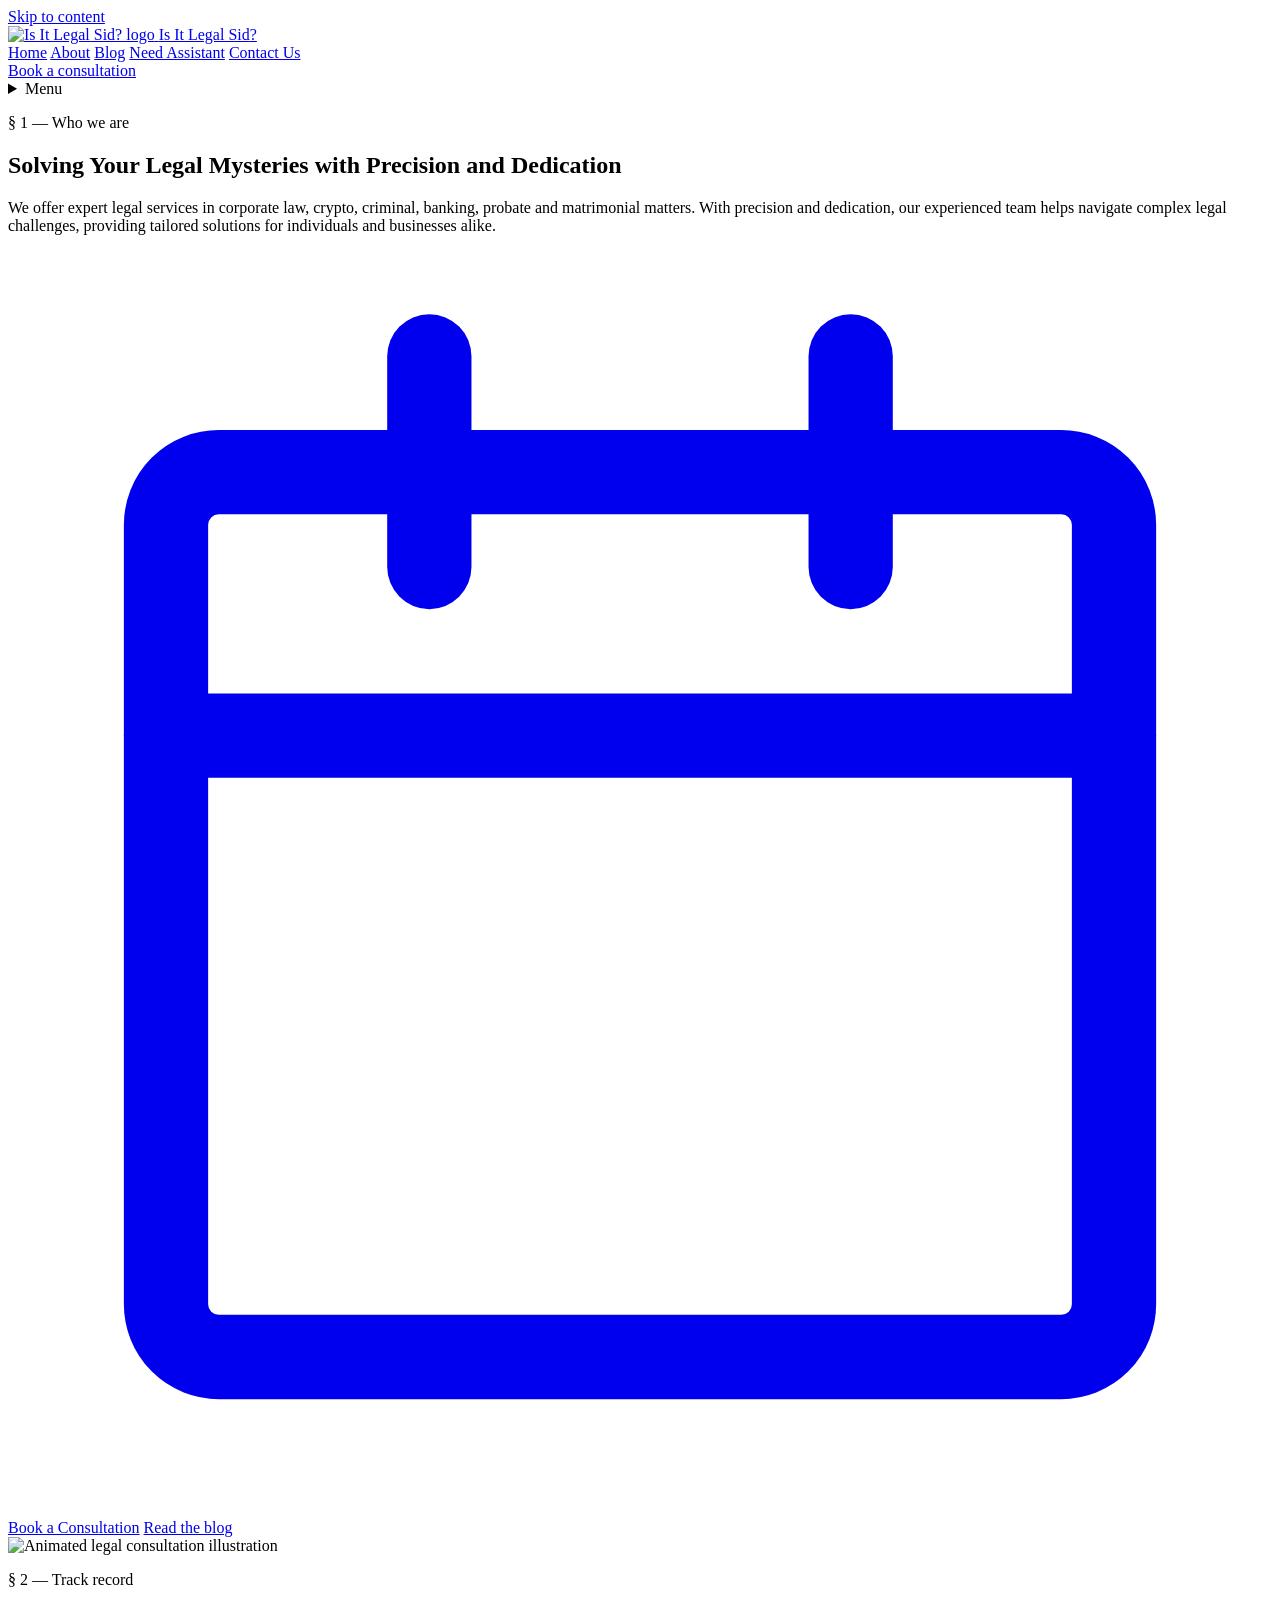
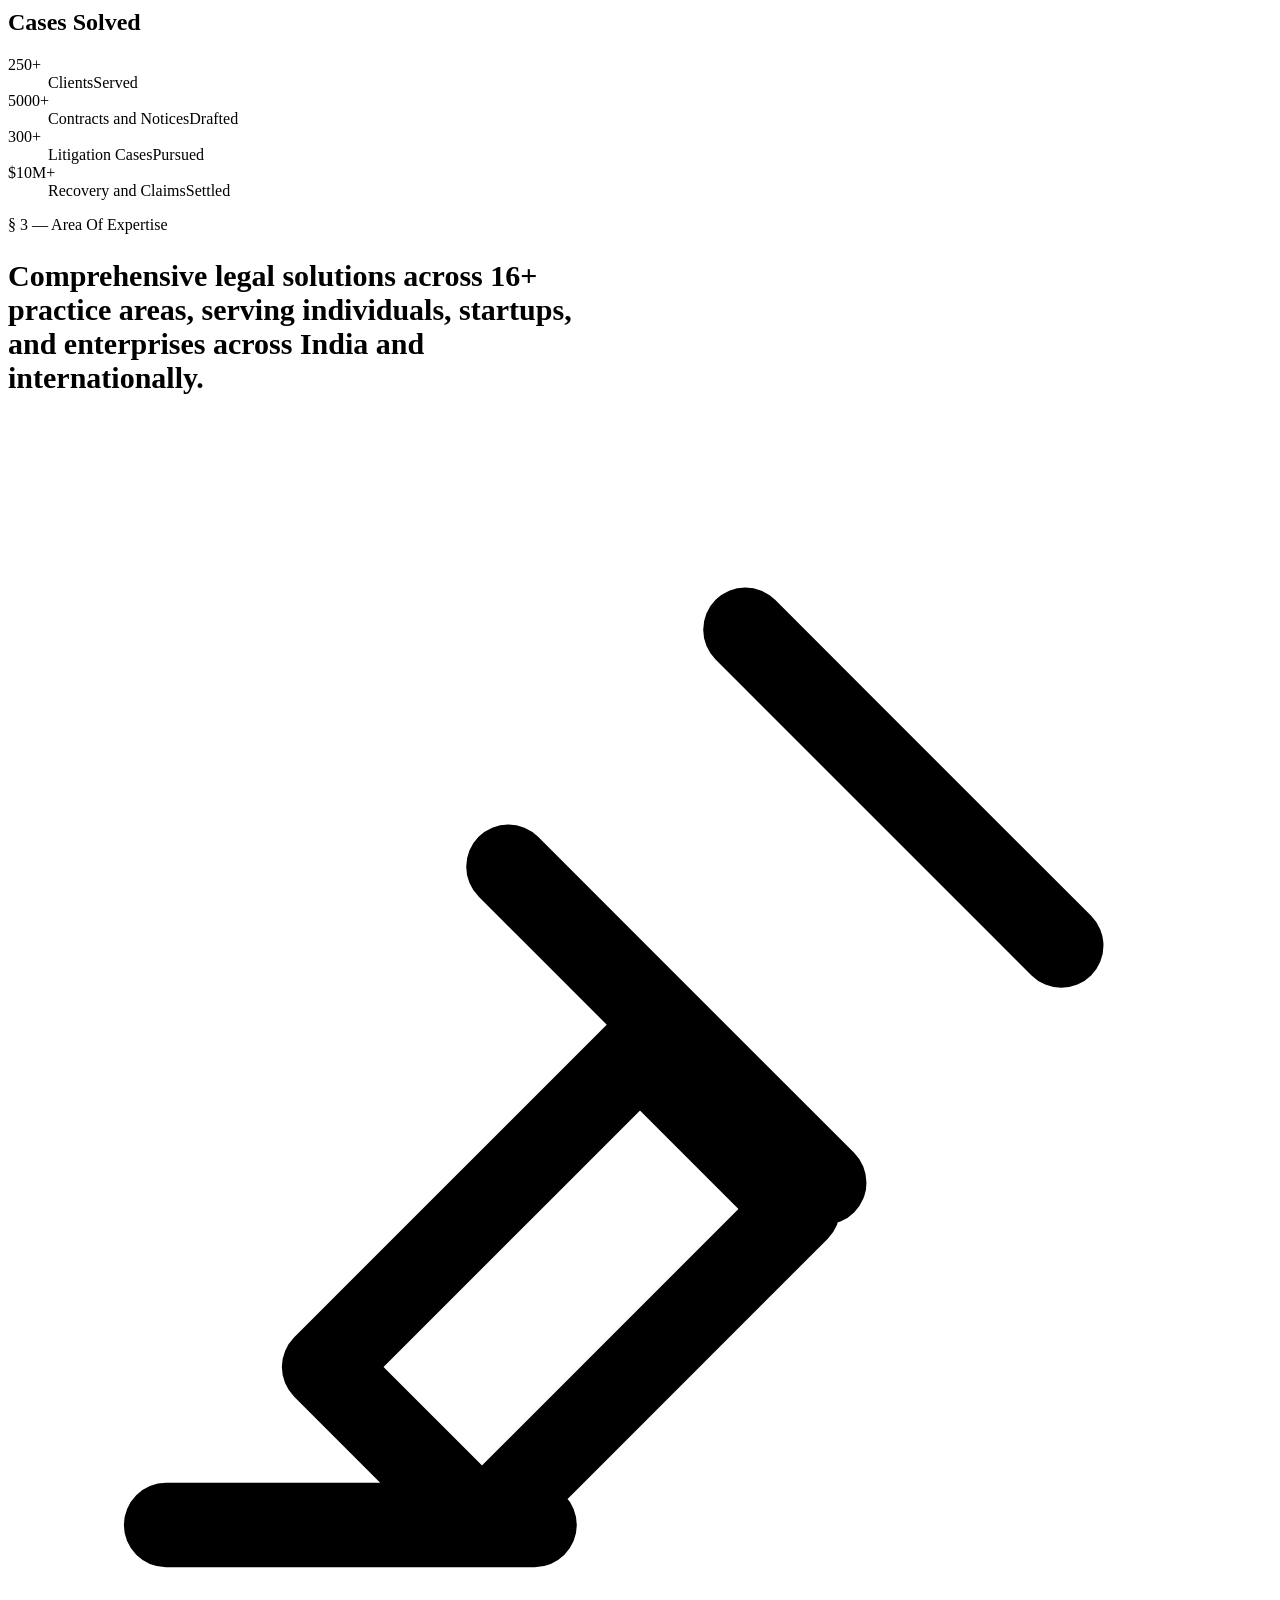
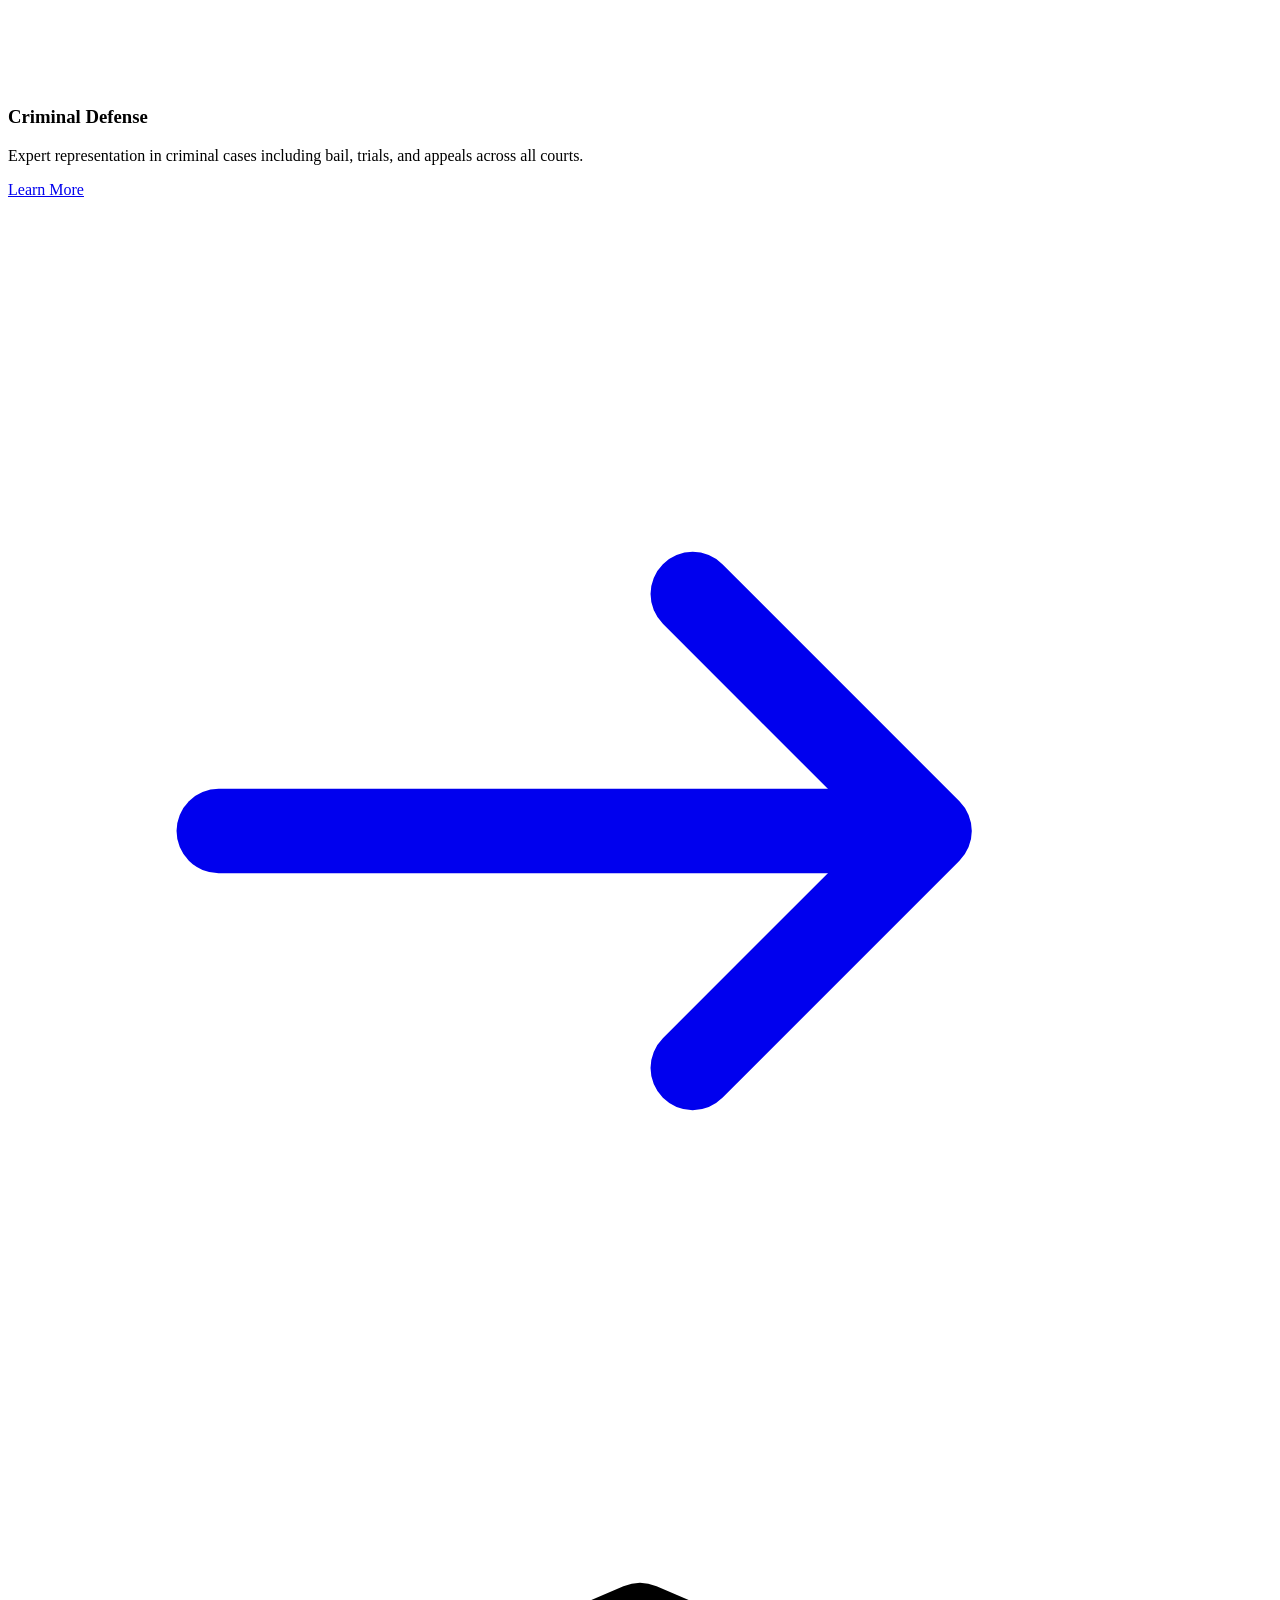
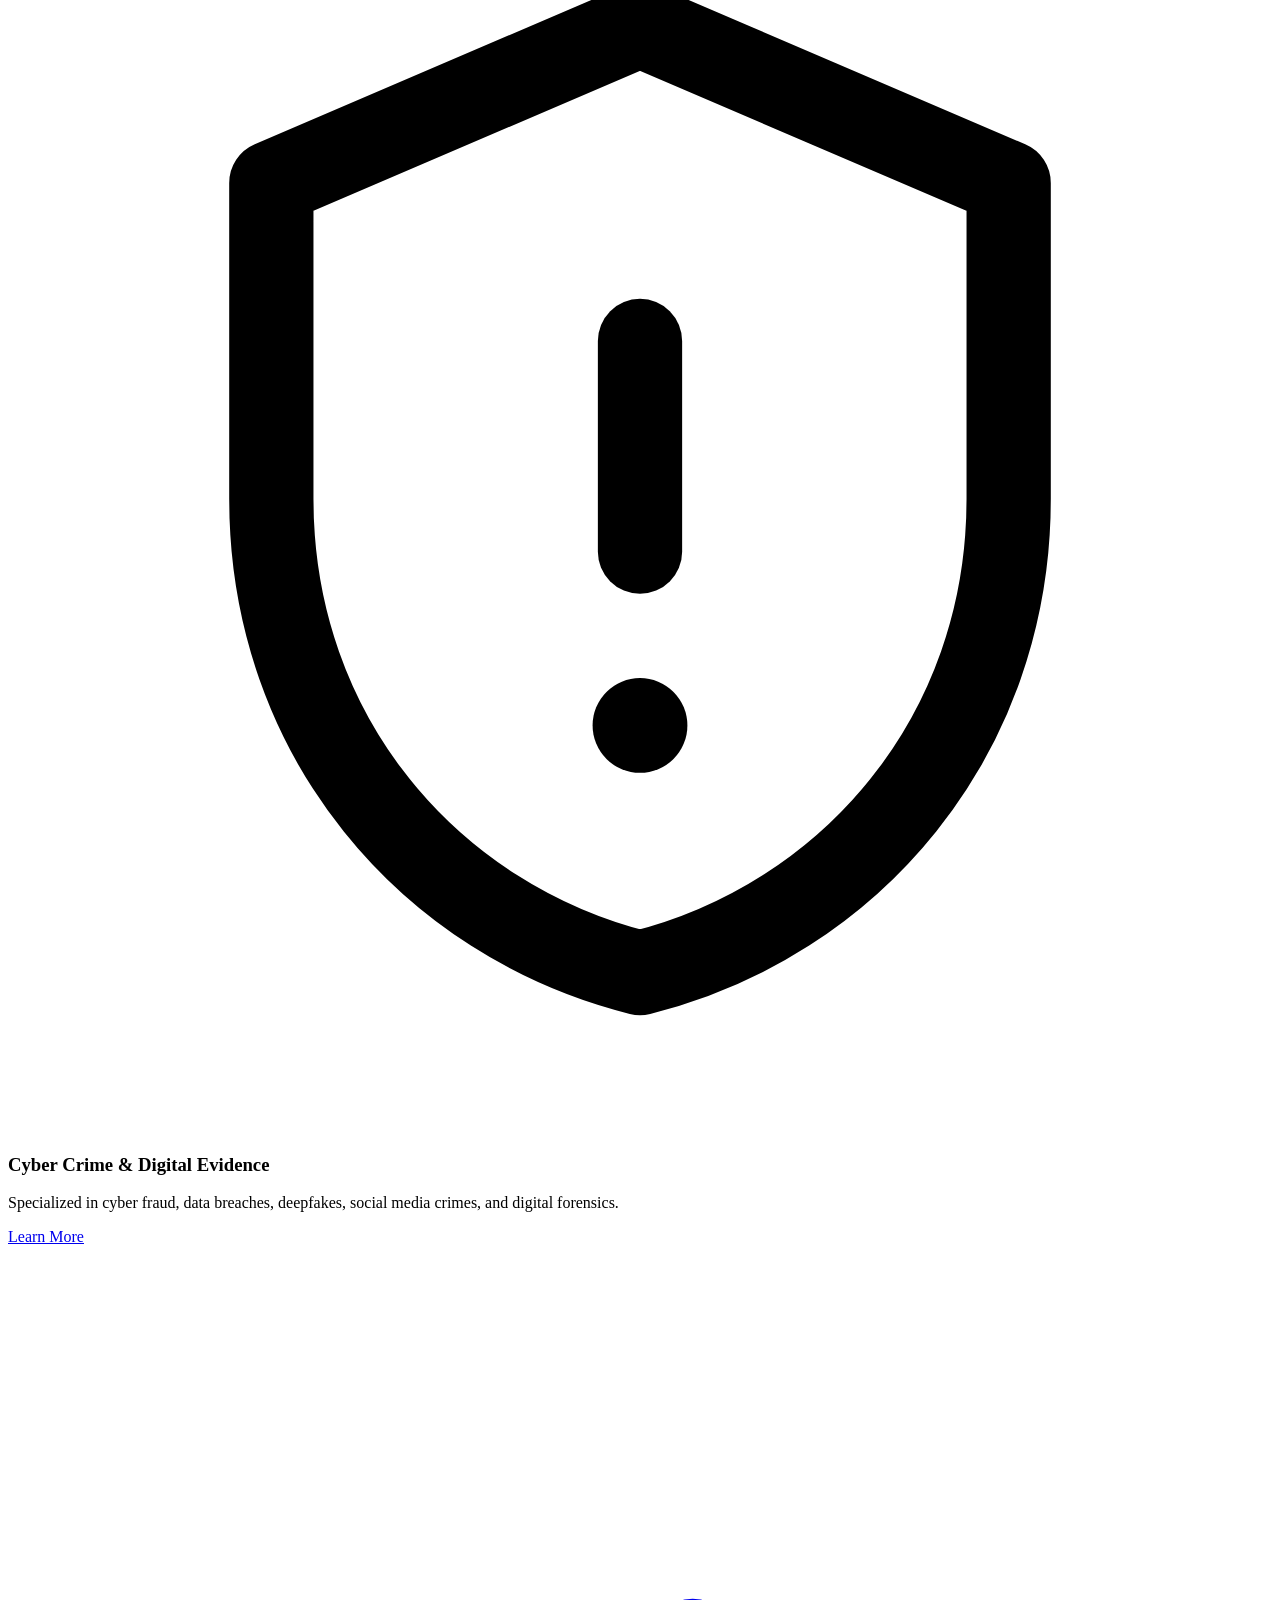
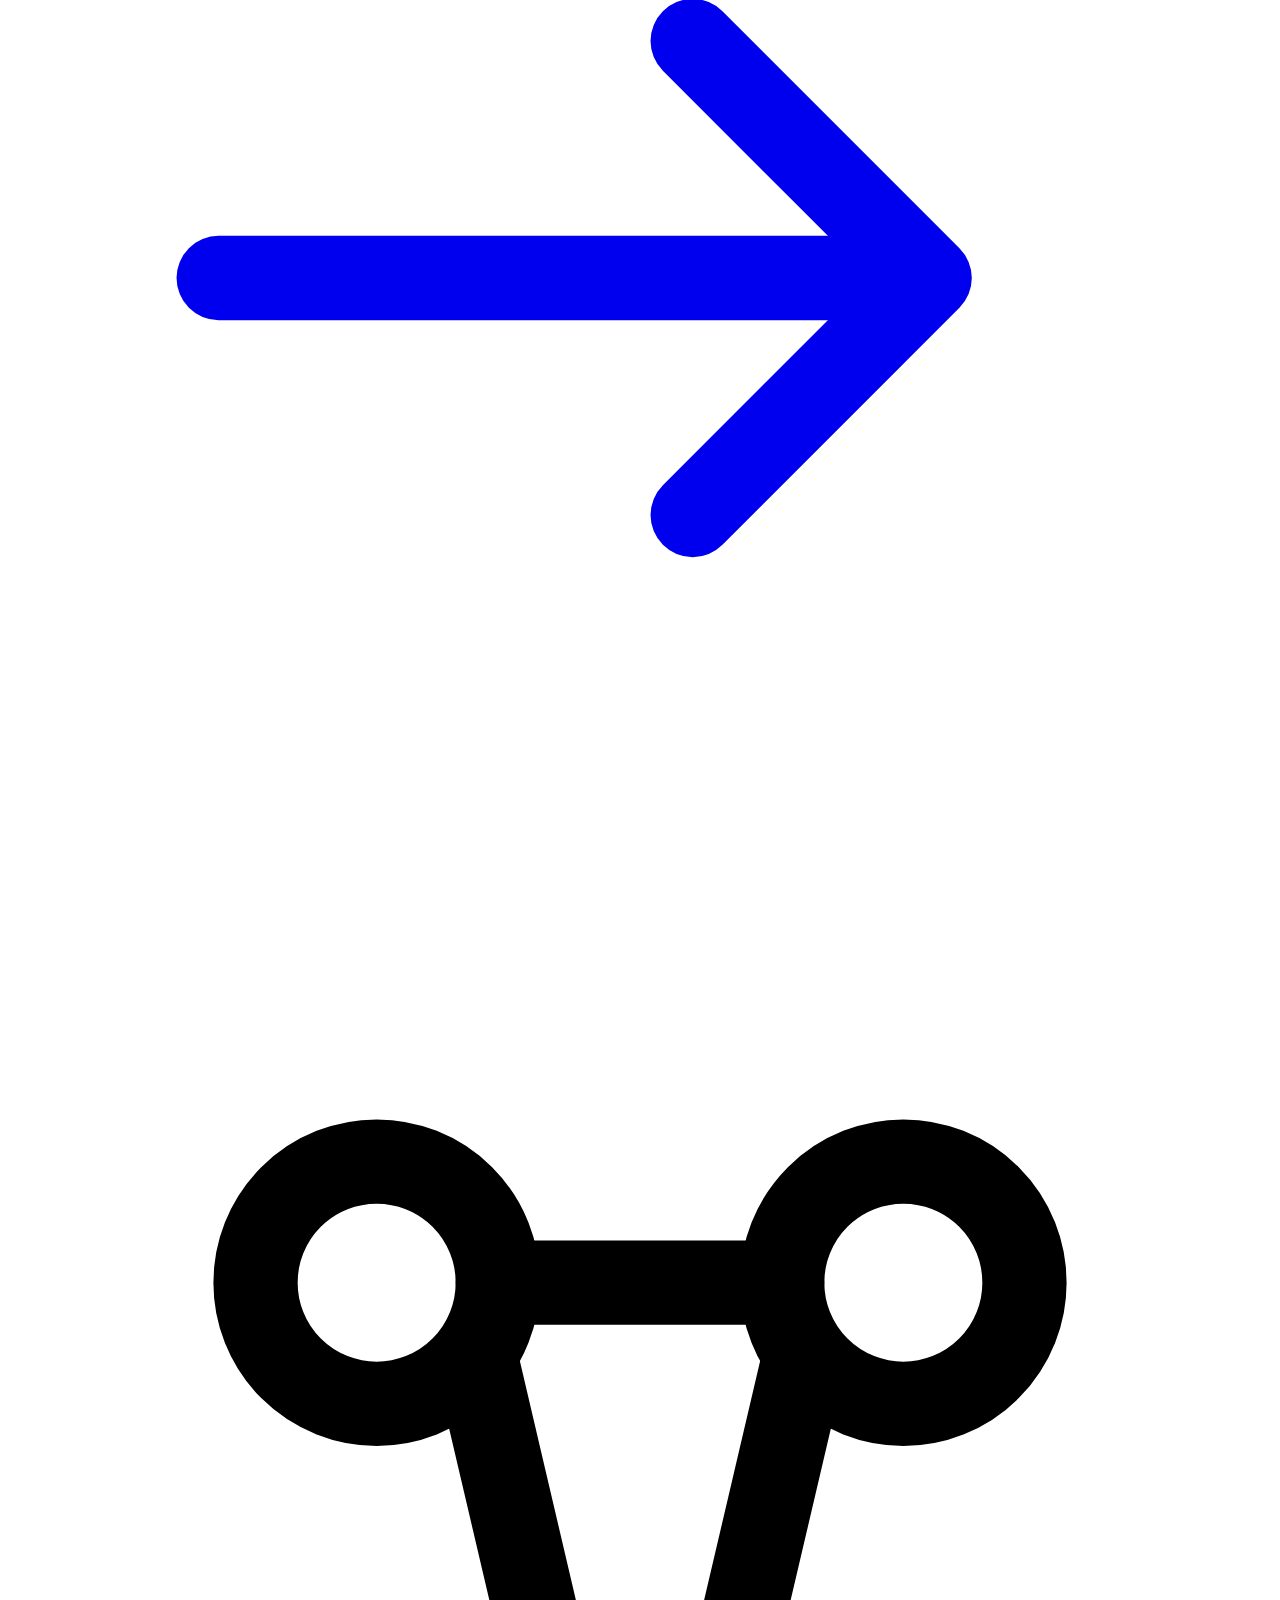
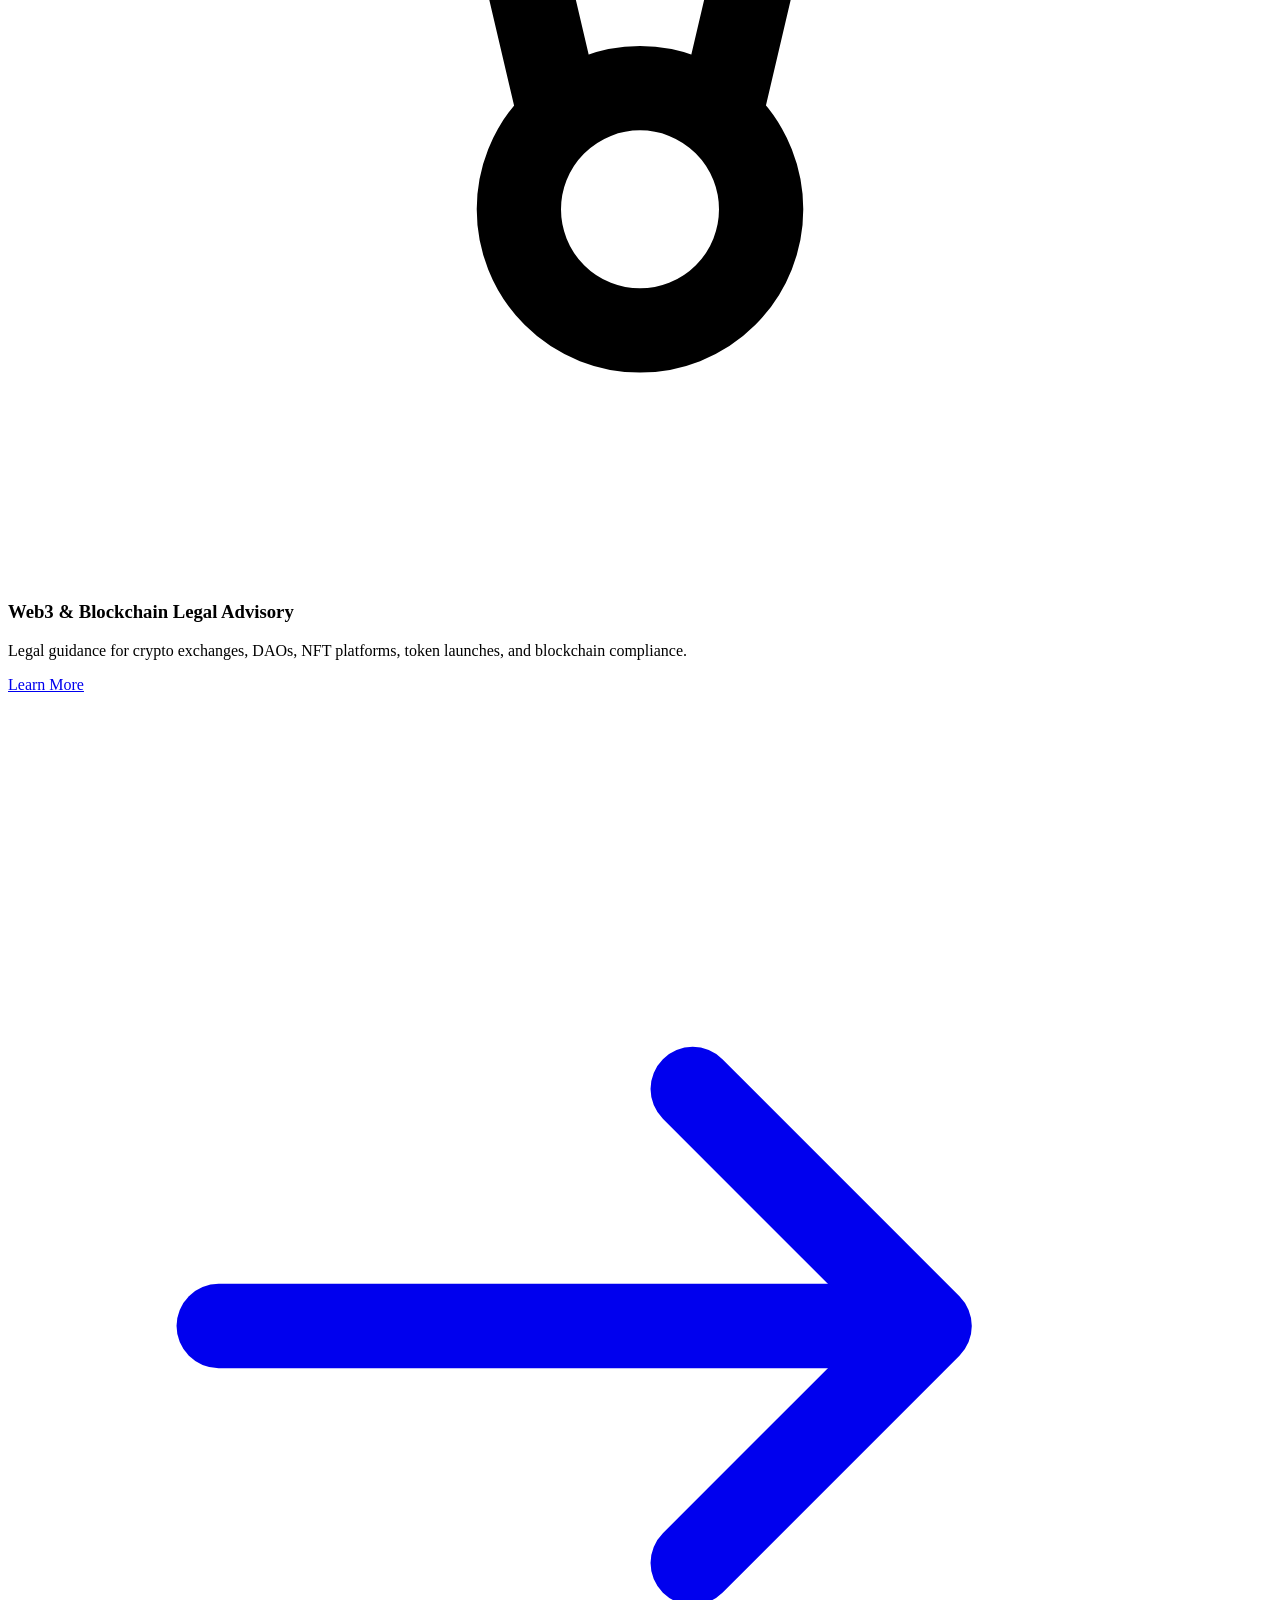
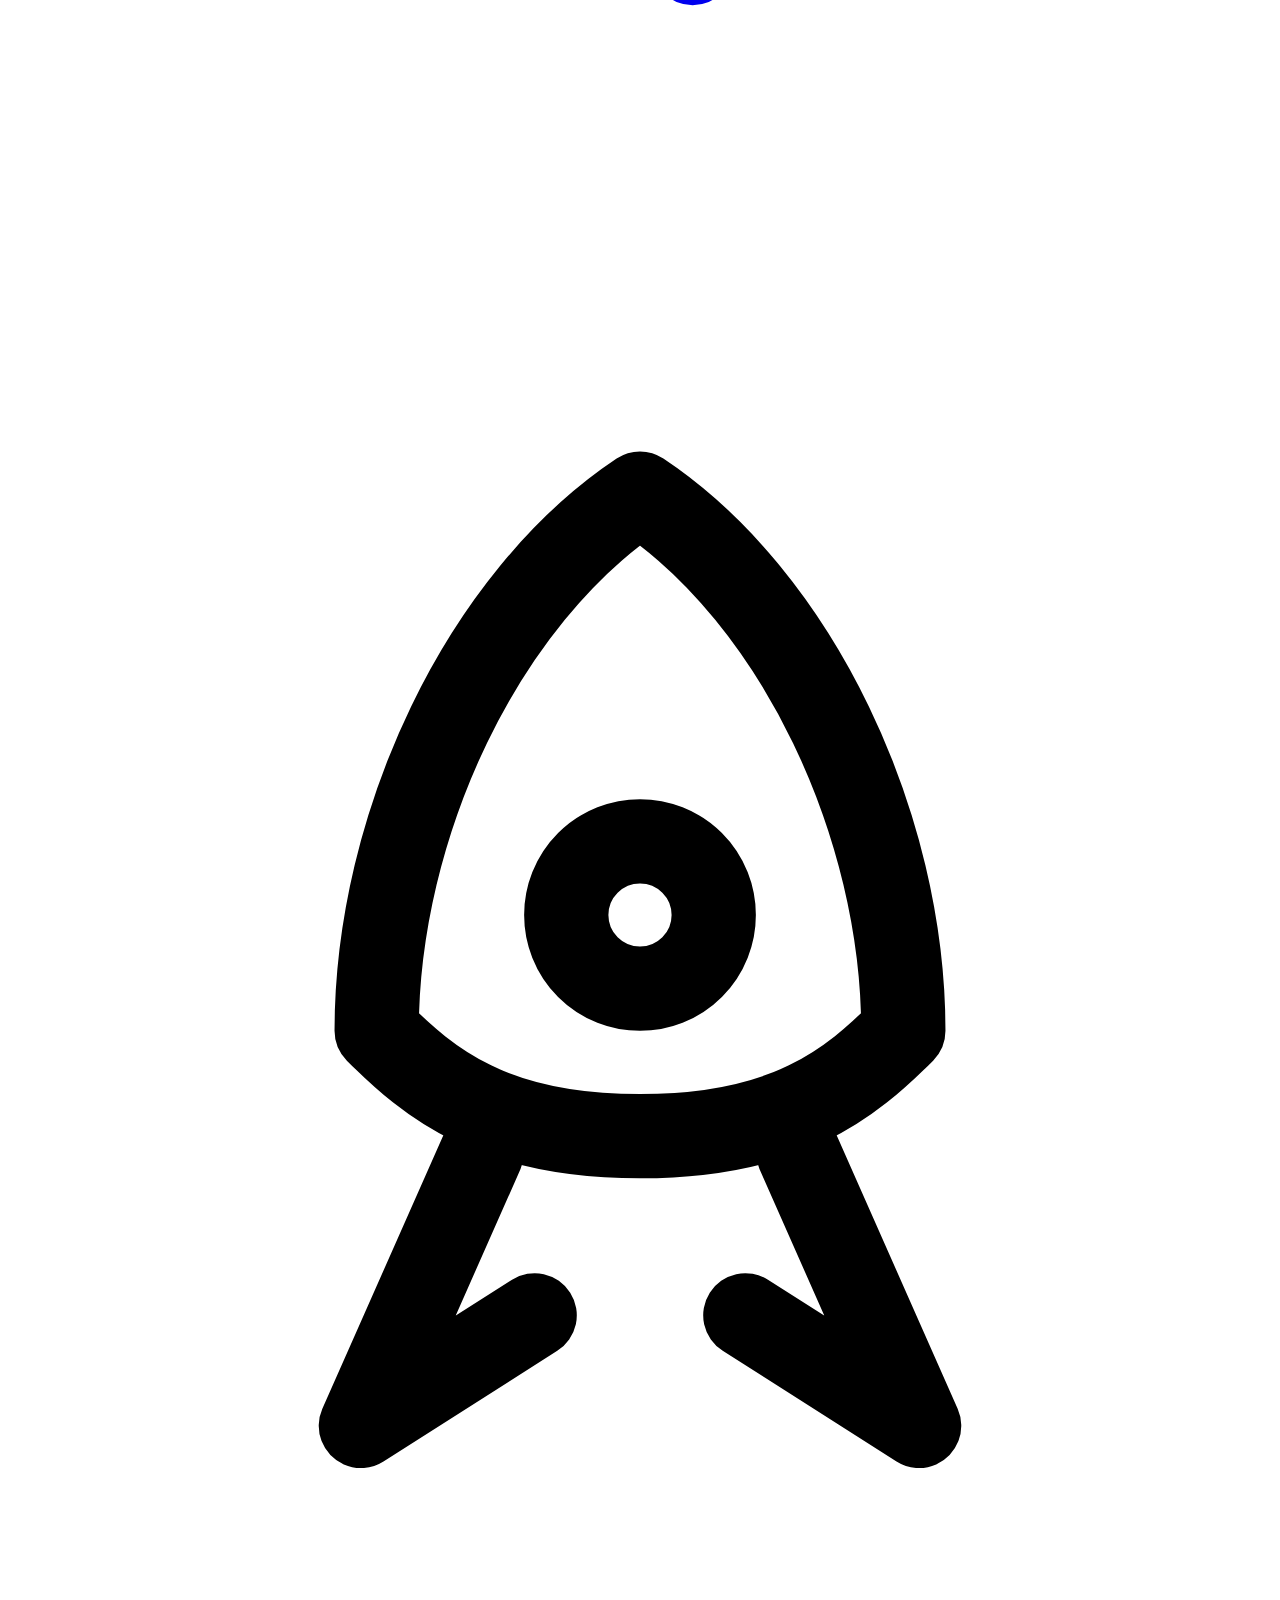
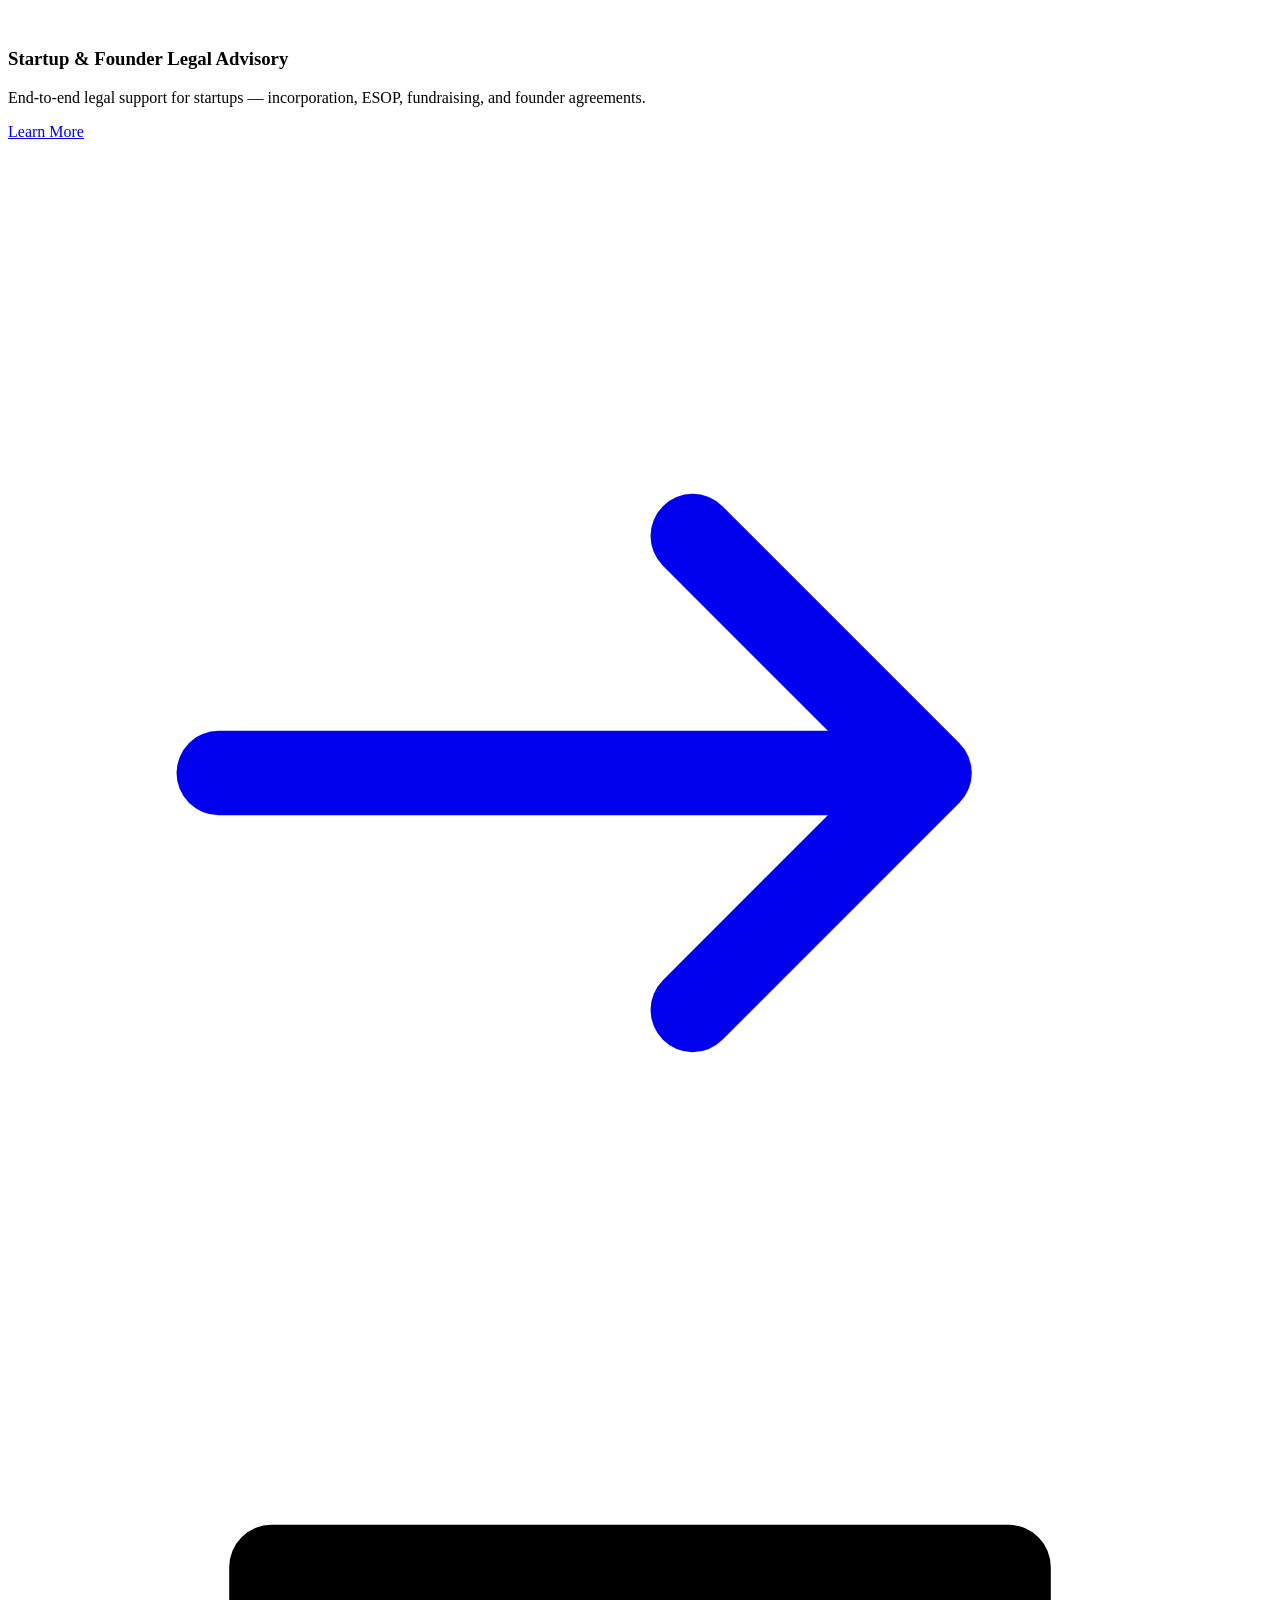
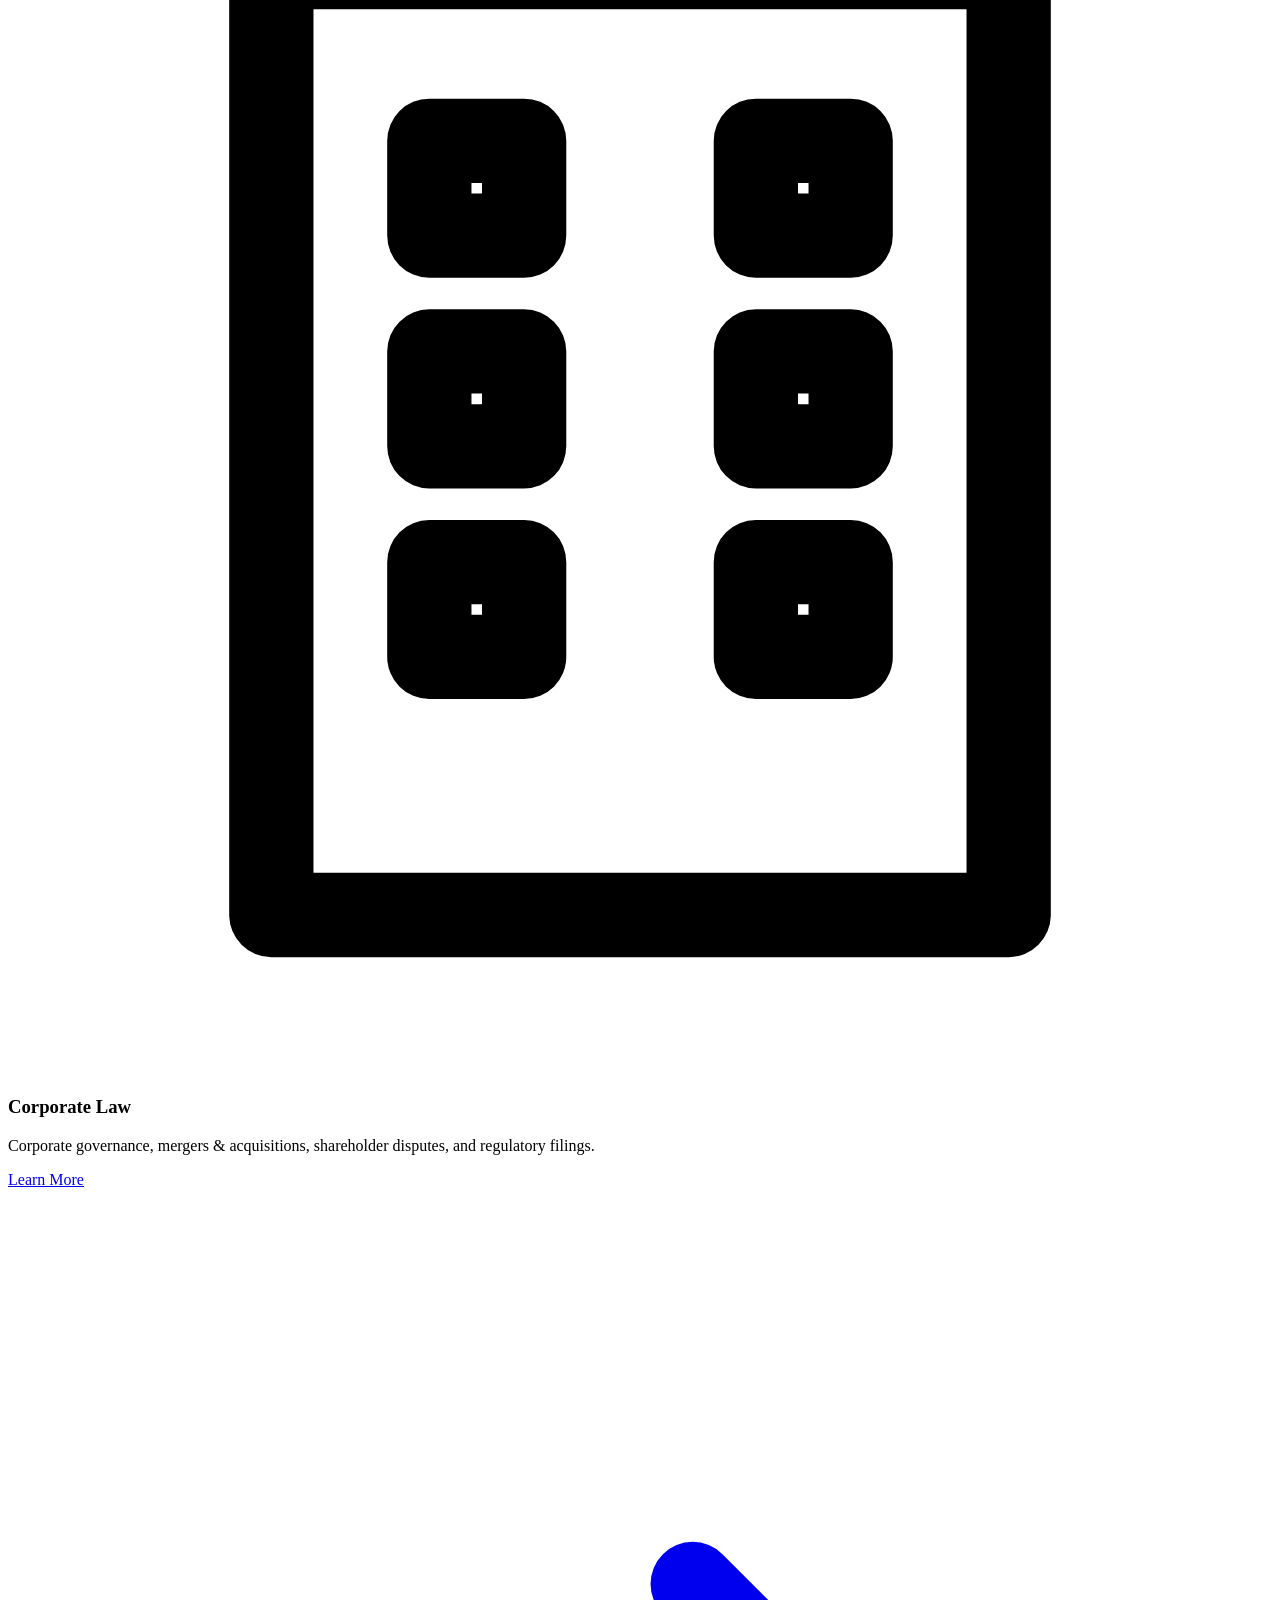
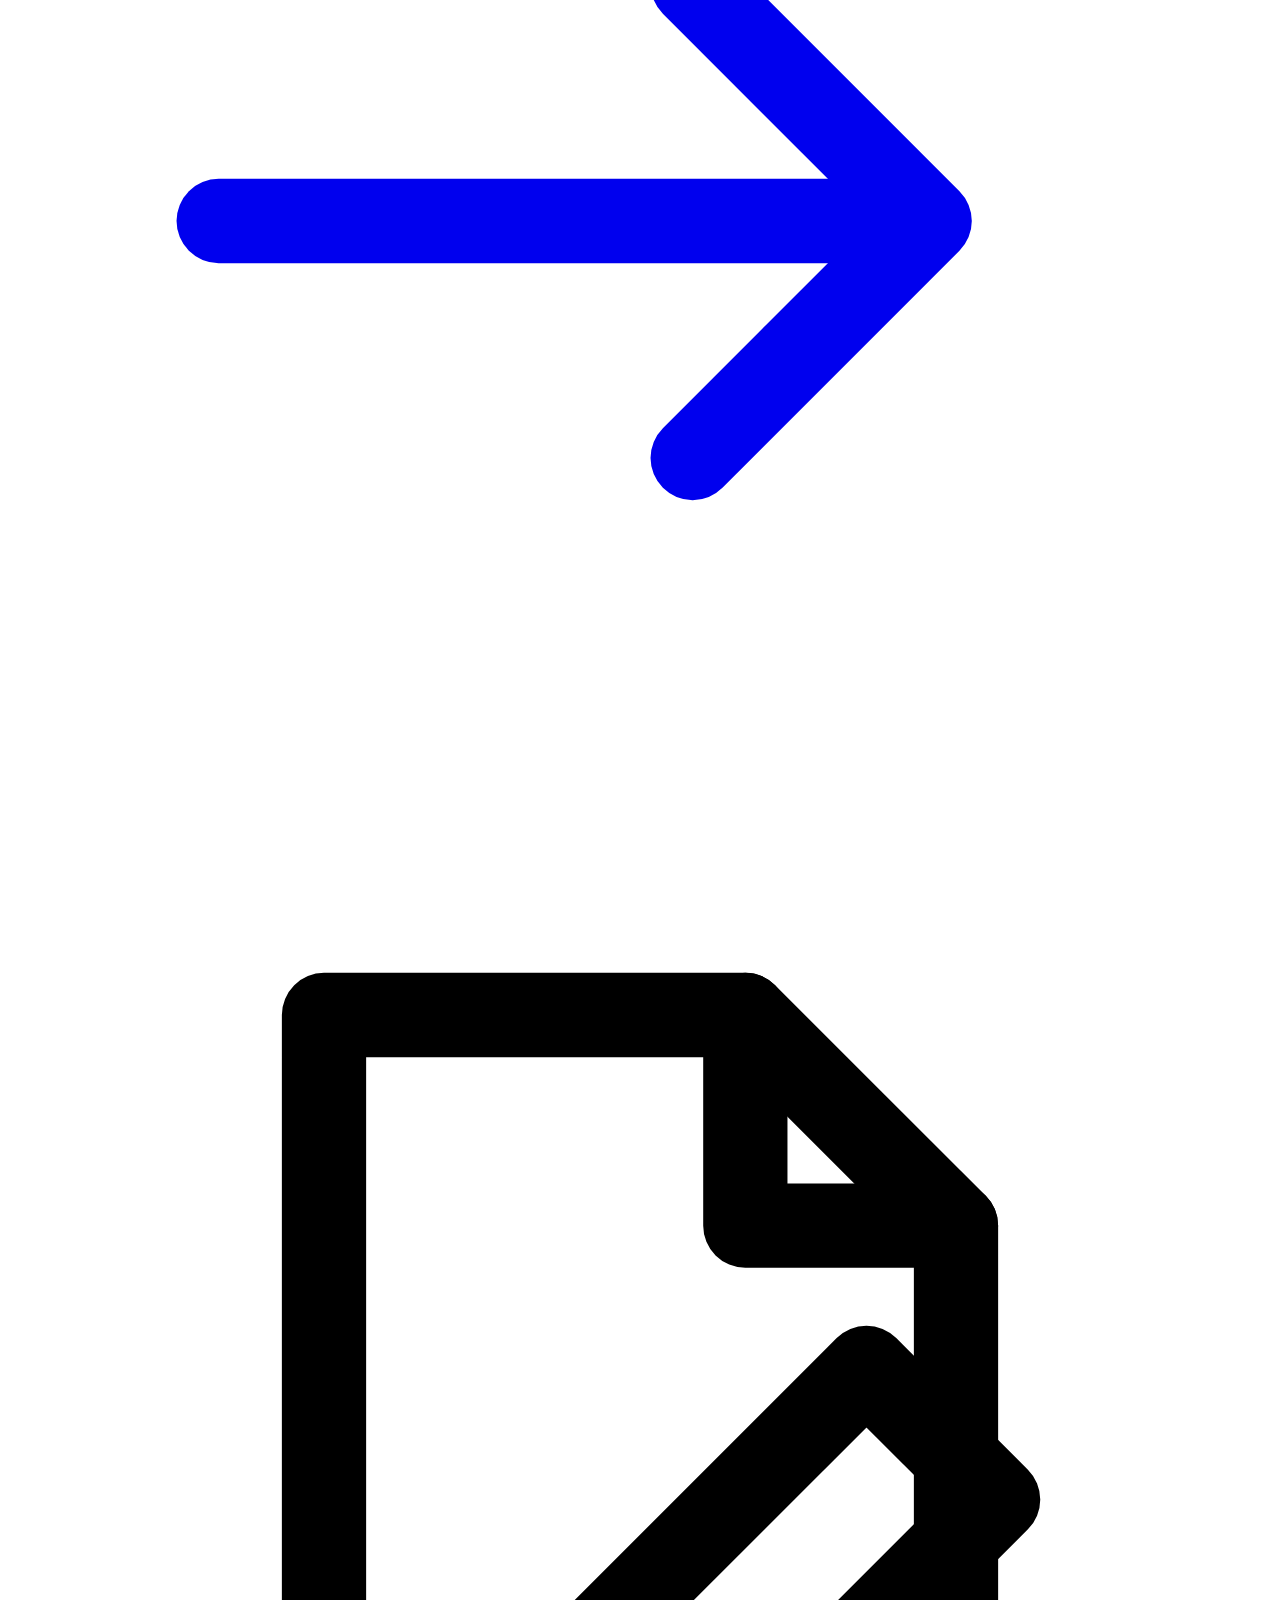
==== index.html @ 7d518e4d "Add files via upload" ====
<!doctype html>
<html lang="en">
<head>
  <meta charset="UTF-8" />
  <meta name="viewport" content="width=device-width, initial-scale=1.0" />
  <title>Is It Legal Sid? | Expert Legal Services</title>
  <meta name="description" content="Legal advisory for founders, creators and businesses — corporate, crypto, banking, criminal, probate and matrimonial matters across 16+ practice areas. Straight answers, no jargon." />
  <link rel="canonical" href="https://www.isitlegalsid.com/" />

  <meta property="og:type" content="website" />
  <meta property="og:url" content="https://www.isitlegalsid.com/" />
  <meta property="og:site_name" content="Is It Legal Sid?" />
  <meta property="og:title" content="Is It Legal Sid? | Expert Legal Services" />
  <meta property="og:description" content="Legal advisory for founders, creators and businesses — corporate, crypto, banking, criminal, probate and matrimonial matters across 16+ practice areas. Straight answers, no jargon." />
  <meta property="og:image" content="https://www.isitlegalsid.com/images/og-image.png" />

  <meta name="twitter:card" content="summary_large_image" />
  <meta name="twitter:title" content="Is It Legal Sid? | Expert Legal Services" />
  <meta name="twitter:description" content="Legal advisory for founders, creators and businesses — corporate, crypto, banking, criminal, probate and matrimonial matters across 16+ practice areas. Straight answers, no jargon." />
  <meta name="twitter:image" content="https://www.isitlegalsid.com/images/og-image.png" />

  <meta name="robots" content="index, follow, max-image-preview:large, max-snippet:-1, max-video-preview:-1" />

  <link rel="icon" href="/images/favicon.png" type="image/png" />
  <link rel="apple-touch-icon" href="/images/logo-mark-512.png" />
  <link rel="preconnect" href="https://fonts.googleapis.com" />
  <link rel="preconnect" href="https://fonts.gstatic.com" crossorigin />
  <link href="https://fonts.googleapis.com/css2?family=Fraunces:opsz,wght@9..144,400;9..144,500;9..144,600;9..144,700&family=Public+Sans:wght@400;500;600&display=swap" rel="stylesheet" />
  <link rel="stylesheet" href="/css/style.css" />

</head>
<body>
  <a class="skip-link" href="#main-content">Skip to content</a>

  <header class="site-header">
    <div class="container">
      <div class="nav-shell">
        <a href="/" class="logo">
          <img src="/images/logo-mark.png" alt="Is It Legal Sid? logo" width="34" height="45" />
          <span>Is It Legal Sid<span class="mark">?</span></span>
        </a>

        <nav class="nav-primary" aria-label="Primary">
          <a href="/" data-nav-link>Home</a>
          <a href="/about/" data-nav-link>About</a>
          <a href="/blog/" data-nav-link>Blog</a>
          <a href="/need-assistant/" data-nav-link>Need Assistant</a>
          <a href="/contact/" data-nav-link>Contact Us</a>
        </nav>

        <a href="/need-assistant/" class="btn-outline header-cta">Book a consultation</a>

        <details class="mobile-nav">
          <summary aria-label="Open menu">Menu</summary>
          <nav class="mobile-nav-panel" aria-label="Mobile">
            <a href="/">Home</a>
            <a href="/about/">About</a>
            <a href="/blog/">Blog</a>
            <a href="/need-assistant/">Need Assistant</a>
            <a href="/contact/">Contact Us</a>
            <a href="/need-assistant/" class="btn-outline">Book a consultation</a>
          </nav>
        </details>
      </div>
    </div>
  </header>

  <main id="main-content">
    <!-- Hero -->
    <section class="section hero">
      <div class="container">
        <div>
          <p class="clause-mark">§ 1 &mdash; Who we are</p>
          <h1>Solving Your Legal Mysteries with Precision and Dedication</h1>
          <p class="lede">We offer expert legal services in corporate law, crypto, criminal, banking, probate and matrimonial matters. With precision and dedication, our experienced team helps navigate complex legal challenges, providing tailored solutions for individuals and businesses alike.</p>
          <div class="hero-actions">
            <a href="/need-assistant/" class="btn-solid"><svg viewBox="0 0 24 24" fill="none" stroke="currentColor" stroke-width="1.6" stroke-linecap="round" stroke-linejoin="round" class="btn-icon"><rect x="3" y="4.2" width="18" height="16.8" rx="1"/><line x1="3" y1="9.2" x2="21" y2="9.2"/><line x1="8" y1="2" x2="8" y2="6"/><line x1="16" y1="2" x2="16" y2="6"/></svg> Book a Consultation</a>
            <a href="/blog/" class="btn-outline">Read the blog</a>
          </div>
        </div>

        <img src="/images/hero-animation-CqF1d9Hk.gif" alt="Animated legal consultation illustration" class="hero-illustration" />
      </div>
    </section>

    <!-- Cases Solved -->
    <section class="cases-solved">
      <div class="container">
        <p class="clause-mark">§ 2 &mdash; Track record</p>
        <h2 class="eyebrow-space">Cases Solved</h2>
        <dl class="cases-grid">
          <div>
            <dt>250+</dt>
            <dd><span class="label-main">Clients</span><span class="label-sub">Served</span></dd>
          </div>
          <div>
            <dt>5000+</dt>
            <dd><span class="label-main">Contracts and Notices</span><span class="label-sub">Drafted</span></dd>
          </div>
          <div>
            <dt>300+</dt>
            <dd><span class="label-main">Litigation Cases</span><span class="label-sub">Pursued</span></dd>
          </div>
          <div>
            <dt>$10M+</dt>
            <dd><span class="label-main">Recovery and Claims</span><span class="label-sub">Settled</span></dd>
          </div>
        </dl>
      </div>
    </section>

    <!-- Area of Expertise -->
    <section class="section section-pad">
      <div class="container">
        <p class="clause-mark">§ 3 &mdash; Area Of Expertise</p>
        <h2 class="eyebrow-space" style="max-width:36rem;font-size:1.875rem;">Comprehensive legal solutions across 16+ practice areas, serving individuals, startups, and enterprises across India and internationally.</h2>

        <div class="expertise-grid">
          <div class="expertise-card">
            <div class="expertise-icon"><svg viewBox="0 0 24 24" fill="none" stroke="currentColor" stroke-width="1.6" stroke-linecap="round" stroke-linejoin="round"><path d="M14 4l6 6M9.5 8.5l6 6M3 21h7M6 18l6-6 3 3-6 6z"/></svg></div>
            <h3>Criminal Defense</h3>
            <p>Expert representation in criminal cases including bail, trials, and appeals across all courts.</p>
            <a href="/need-assistant/?matter=criminal-defense" class="learn-more">Learn More <svg viewBox="0 0 24 24" fill="none" stroke="currentColor" stroke-width="1.6" stroke-linecap="round" stroke-linejoin="round" class="btn-icon"><line x1="4" y1="12" x2="17" y2="12"/><path d="M13 7.5l4.5 4.5-4.5 4.5"/></svg></a>
          </div>
          <div class="expertise-card">
            <div class="expertise-icon"><svg viewBox="0 0 24 24" fill="none" stroke="currentColor" stroke-width="1.6" stroke-linecap="round" stroke-linejoin="round"><path d="M12 3l7 3v6c0 4.5-3 8-7 9-4-1-7-4.5-7-9V6l7-3z"/><line x1="12" y1="9" x2="12" y2="13"/><circle cx="12" cy="16.3" r="0.9" fill="currentColor" stroke="none"/></svg></div>
            <h3>Cyber Crime &amp; Digital Evidence</h3>
            <p>Specialized in cyber fraud, data breaches, deepfakes, social media crimes, and digital forensics.</p>
            <a href="/need-assistant/?matter=cyber-crime" class="learn-more">Learn More <svg viewBox="0 0 24 24" fill="none" stroke="currentColor" stroke-width="1.6" stroke-linecap="round" stroke-linejoin="round" class="btn-icon"><line x1="4" y1="12" x2="17" y2="12"/><path d="M13 7.5l4.5 4.5-4.5 4.5"/></svg></a>
          </div>
          <div class="expertise-card">
            <div class="expertise-icon"><svg viewBox="0 0 24 24" fill="none" stroke="currentColor" stroke-width="1.6" stroke-linecap="round" stroke-linejoin="round"><circle cx="7" cy="7" r="2.3"/><circle cx="17" cy="7" r="2.3"/><circle cx="12" cy="17" r="2.3"/><line x1="8.9" y1="8.5" x2="10.4" y2="14.9"/><line x1="15.1" y1="8.5" x2="13.6" y2="14.9"/><line x1="9.3" y1="7" x2="14.7" y2="7"/></svg></div>
            <h3>Web3 &amp; Blockchain Legal Advisory</h3>
            <p>Legal guidance for crypto exchanges, DAOs, NFT platforms, token launches, and blockchain compliance.</p>
            <a href="/need-assistant/?matter=web3-blockchain" class="learn-more">Learn More <svg viewBox="0 0 24 24" fill="none" stroke="currentColor" stroke-width="1.6" stroke-linecap="round" stroke-linejoin="round" class="btn-icon"><line x1="4" y1="12" x2="17" y2="12"/><path d="M13 7.5l4.5 4.5-4.5 4.5"/></svg></a>
          </div>
          <div class="expertise-card">
            <div class="expertise-icon"><svg viewBox="0 0 24 24" fill="none" stroke="currentColor" stroke-width="1.6" stroke-linecap="round" stroke-linejoin="round"><path d="M12 2.5c3 2 5 6.3 5 10.2-1 1-2.2 2-5 2s-4-1-5-2c0-3.9 2-8.2 5-10.2z"/><circle cx="12" cy="10.5" r="1.4"/><path d="M9 15l-2.3 5.2 3.3-2.1M15 15l2.3 5.2-3.3-2.1"/></svg></div>
            <h3>Startup &amp; Founder Legal Advisory</h3>
            <p>End-to-end legal support for startups &mdash; incorporation, ESOP, fundraising, and founder agreements.</p>
            <a href="/need-assistant/?matter=startup-founder" class="learn-more">Learn More <svg viewBox="0 0 24 24" fill="none" stroke="currentColor" stroke-width="1.6" stroke-linecap="round" stroke-linejoin="round" class="btn-icon"><line x1="4" y1="12" x2="17" y2="12"/><path d="M13 7.5l4.5 4.5-4.5 4.5"/></svg></a>
          </div>
          <div class="expertise-card">
            <div class="expertise-icon"><svg viewBox="0 0 24 24" fill="none" stroke="currentColor" stroke-width="1.6" stroke-linecap="round" stroke-linejoin="round"><rect x="5" y="3" width="14" height="18"/><rect x="8" y="6.3" width="1.8" height="1.8"/><rect x="14.2" y="6.3" width="1.8" height="1.8"/><rect x="8" y="10.3" width="1.8" height="1.8"/><rect x="14.2" y="10.3" width="1.8" height="1.8"/><rect x="8" y="14.3" width="1.8" height="1.8"/><rect x="14.2" y="14.3" width="1.8" height="1.8"/></svg></div>
            <h3>Corporate Law</h3>
            <p>Corporate governance, mergers &amp; acquisitions, shareholder disputes, and regulatory filings.</p>
            <a href="/need-assistant/?matter=corporate-law" class="learn-more">Learn More <svg viewBox="0 0 24 24" fill="none" stroke="currentColor" stroke-width="1.6" stroke-linecap="round" stroke-linejoin="round" class="btn-icon"><line x1="4" y1="12" x2="17" y2="12"/><path d="M13 7.5l4.5 4.5-4.5 4.5"/></svg></a>
          </div>
          <div class="expertise-card">
            <div class="expertise-icon"><svg viewBox="0 0 24 24" fill="none" stroke="currentColor" stroke-width="1.6" stroke-linecap="round" stroke-linejoin="round"><path d="M6 3h8l4 4v14H6z"/><path d="M14 3v4h4"/><path d="M8.5 20.5L10 16l6.3-6.3 2.5 2.5L12.5 18.5z"/></svg></div>
            <h3>Contract Drafting &amp; Negotiations</h3>
            <p>Drafting, reviewing, and negotiating commercial contracts, NDAs, SLAs, and partnership agreements.</p>
            <a href="/need-assistant/?matter=contract-drafting" class="learn-more">Learn More <svg viewBox="0 0 24 24" fill="none" stroke="currentColor" stroke-width="1.6" stroke-linecap="round" stroke-linejoin="round" class="btn-icon"><line x1="4" y1="12" x2="17" y2="12"/><path d="M13 7.5l4.5 4.5-4.5 4.5"/></svg></a>
          </div>
          <div class="expertise-card">
            <div class="expertise-icon"><svg viewBox="0 0 24 24" fill="none" stroke="currentColor" stroke-width="1.6" stroke-linecap="round" stroke-linejoin="round"><circle cx="12" cy="12" r="9"/><ellipse cx="12" cy="12" rx="4" ry="9"/><line x1="3" y1="12" x2="21" y2="12"/></svg></div>
            <h3>International Legal Advisory</h3>
            <p>Cross-border legal matters including international arbitration, foreign investment, and trade compliance.</p>
            <a href="/need-assistant/?matter=international-legal" class="learn-more">Learn More <svg viewBox="0 0 24 24" fill="none" stroke="currentColor" stroke-width="1.6" stroke-linecap="round" stroke-linejoin="round" class="btn-icon"><line x1="4" y1="12" x2="17" y2="12"/><path d="M13 7.5l4.5 4.5-4.5 4.5"/></svg></a>
          </div>
          <div class="expertise-card">
            <div class="expertise-icon"><svg viewBox="0 0 24 24" fill="none" stroke="currentColor" stroke-width="1.6" stroke-linecap="round" stroke-linejoin="round"><rect x="3" y="5.5" width="18" height="13" rx="1"/><circle cx="8.3" cy="12" r="2"/><line x1="13.2" y1="9.8" x2="18" y2="9.8"/><line x1="13.2" y1="14.2" x2="18" y2="14.2"/></svg></div>
            <h3>NRI Legal Services</h3>
            <p>Comprehensive legal representation for NRIs &mdash; property disputes, inheritance, power of attorney, and more.</p>
            <a href="/need-assistant/?matter=nri-legal" class="learn-more">Learn More <svg viewBox="0 0 24 24" fill="none" stroke="currentColor" stroke-width="1.6" stroke-linecap="round" stroke-linejoin="round" class="btn-icon"><line x1="4" y1="12" x2="17" y2="12"/><path d="M13 7.5l4.5 4.5-4.5 4.5"/></svg></a>
          </div>
          <div class="expertise-card">
            <div class="expertise-icon"><svg viewBox="0 0 24 24" fill="none" stroke="currentColor" stroke-width="1.6" stroke-linecap="round" stroke-linejoin="round"><path d="M4 11.5l8-7.2 8 7.2"/><path d="M6.2 10.3V20h11.6v-9.7"/><rect x="10.2" y="14" width="3.6" height="6"/></svg></div>
            <h3>Property &amp; Real Estate Disputes</h3>
            <p>Property title verification, possession disputes, RERA compliance, builder-buyer agreements.</p>
            <a href="/need-assistant/?matter=property-real-estate" class="learn-more">Learn More <svg viewBox="0 0 24 24" fill="none" stroke="currentColor" stroke-width="1.6" stroke-linecap="round" stroke-linejoin="round" class="btn-icon"><line x1="4" y1="12" x2="17" y2="12"/><path d="M13 7.5l4.5 4.5-4.5 4.5"/></svg></a>
          </div>
          <div class="expertise-card">
            <div class="expertise-icon"><svg viewBox="0 0 24 24" fill="none" stroke="currentColor" stroke-width="1.6" stroke-linecap="round" stroke-linejoin="round"><path d="M12 20s-7-4.5-9-9c-1.3-3 1-6 4-6 2 0 3.5 1.3 5 3 1.5-1.7 3-3 5-3 3 0 5.3 3 4 6-2 4.5-9 9-9 9z"/></svg></div>
            <h3>Family &amp; Matrimonial Law</h3>
            <p>Divorce, custody, maintenance, domestic violence, and matrimonial property settlements.</p>
            <a href="/need-assistant/?matter=family-matrimonial" class="learn-more">Learn More <svg viewBox="0 0 24 24" fill="none" stroke="currentColor" stroke-width="1.6" stroke-linecap="round" stroke-linejoin="round" class="btn-icon"><line x1="4" y1="12" x2="17" y2="12"/><path d="M13 7.5l4.5 4.5-4.5 4.5"/></svg></a>
          </div>
          <div class="expertise-card">
            <div class="expertise-icon"><svg viewBox="0 0 24 24" fill="none" stroke="currentColor" stroke-width="1.6" stroke-linecap="round" stroke-linejoin="round"><path d="M7 4.2h10v12.6a3.2 3.2 0 01-3.2 3.2H7a3.2 3.2 0 003.2-3.2V4.2z"/><path d="M7 4.2a2 2 0 00-2 2v10.6a3.2 3.2 0 003.2 3.2"/><line x1="9.2" y1="8.4" x2="14.6" y2="8.4"/><line x1="9.2" y1="11.6" x2="14.6" y2="11.6"/></svg></div>
            <h3>Probate, Wills &amp; Estate Planning</h3>
            <p>Will drafting, probate applications, succession certificates, and estate administration.</p>
            <a href="/need-assistant/?matter=probate-wills" class="learn-more">Learn More <svg viewBox="0 0 24 24" fill="none" stroke="currentColor" stroke-width="1.6" stroke-linecap="round" stroke-linejoin="round" class="btn-icon"><line x1="4" y1="12" x2="17" y2="12"/><path d="M13 7.5l4.5 4.5-4.5 4.5"/></svg></a>
          </div>
          <div class="expertise-card">
            <div class="expertise-icon"><svg viewBox="0 0 24 24" fill="none" stroke="currentColor" stroke-width="1.6" stroke-linecap="round" stroke-linejoin="round"><circle cx="9" cy="8" r="2.6"/><circle cx="17" cy="9.2" r="2"/><path d="M4 20c0-3.1 2.4-5.4 5-5.4s5 2.3 5 5.4"/><path d="M14.2 20c0-2.3 1.6-4.2 4-4.5"/></svg></div>
            <h3>Succession &amp; Inheritance Law</h3>
            <p>Hindu and Muslim succession laws, disputed inheritance, and family settlement deeds.</p>
            <a href="/need-assistant/?matter=succession-inheritance" class="learn-more">Learn More <svg viewBox="0 0 24 24" fill="none" stroke="currentColor" stroke-width="1.6" stroke-linecap="round" stroke-linejoin="round" class="btn-icon"><line x1="4" y1="12" x2="17" y2="12"/><path d="M13 7.5l4.5 4.5-4.5 4.5"/></svg></a>
          </div>
          <div class="expertise-card">
            <div class="expertise-icon"><svg viewBox="0 0 24 24" fill="none" stroke="currentColor" stroke-width="1.6" stroke-linecap="round" stroke-linejoin="round"><circle cx="12" cy="9" r="5"/><path d="M9 13.2l-2 6.8 5-2.5 5 2.5-2-6.8"/></svg></div>
            <h3>Intellectual Property Rights</h3>
            <p>Trademark registration, copyright protection, patent filing, and IP litigation.</p>
            <a href="/need-assistant/?matter=intellectual-property" class="learn-more">Learn More <svg viewBox="0 0 24 24" fill="none" stroke="currentColor" stroke-width="1.6" stroke-linecap="round" stroke-linejoin="round" class="btn-icon"><line x1="4" y1="12" x2="17" y2="12"/><path d="M13 7.5l4.5 4.5-4.5 4.5"/></svg></a>
          </div>
          <div class="expertise-card">
            <div class="expertise-icon"><svg viewBox="0 0 24 24" fill="none" stroke="currentColor" stroke-width="1.6" stroke-linecap="round" stroke-linejoin="round"><rect x="4.2" y="3" width="15.6" height="18" rx="1"/><path d="M7.8 8.2l1.6 1.6L12.2 7"/><line x1="14.2" y1="8.2" x2="17" y2="8.2"/><path d="M7.8 14.2l1.6 1.6 2.8-2.8"/><line x1="14.2" y1="14.2" x2="17" y2="14.2"/></svg></div>
            <h3>Regulatory Compliance</h3>
            <p>FEMA, RBI, SEBI compliance, corporate regulatory filings, and government approvals.</p>
            <a href="/need-assistant/?matter=regulatory-compliance" class="learn-more">Learn More <svg viewBox="0 0 24 24" fill="none" stroke="currentColor" stroke-width="1.6" stroke-linecap="round" stroke-linejoin="round" class="btn-icon"><line x1="4" y1="12" x2="17" y2="12"/><path d="M13 7.5l4.5 4.5-4.5 4.5"/></svg></a>
          </div>
          <div class="expertise-card">
            <div class="expertise-icon"><svg viewBox="0 0 24 24" fill="none" stroke="currentColor" stroke-width="1.6" stroke-linecap="round" stroke-linejoin="round"><circle cx="10.2" cy="10.2" r="6.2"/><line x1="14.8" y1="14.8" x2="20.2" y2="20.2"/><path d="M10.2 7v6.4M8.6 8c0-.9.7-1.4 1.6-1.4s1.6.5 1.6 1.3c0 1.7-3.2 1-3.2 2.8 0 .8.7 1.3 1.6 1.3s1.6-.5 1.6-1.4" stroke-width="1.2"/></svg></div>
            <h3>Financial &amp; Fraud Investigations</h3>
            <p>Forensic audits, white-collar crime defense, banking fraud, and financial disputes.</p>
            <a href="/need-assistant/?matter=financial-fraud" class="learn-more">Learn More <svg viewBox="0 0 24 24" fill="none" stroke="currentColor" stroke-width="1.6" stroke-linecap="round" stroke-linejoin="round" class="btn-icon"><line x1="4" y1="12" x2="17" y2="12"/><path d="M13 7.5l4.5 4.5-4.5 4.5"/></svg></a>
          </div>
          <div class="expertise-card">
            <div class="expertise-icon"><svg viewBox="0 0 24 24" fill="none" stroke="currentColor" stroke-width="1.6" stroke-linecap="round" stroke-linejoin="round"><path d="M2 12.3l4-3 4 2 3-2 3 2 4-2 2 3"/><path d="M8 11.3l3.2 3.6a1.4 1.4 0 002 0l.3-.3a1.4 1.4 0 000-2L10.2 9.3"/><path d="M13.2 12.3l2 2.4a1.4 1.4 0 002 0 1.4 1.4 0 000-2l-2.4-2.5"/></svg></div>
            <h3>Arbitration &amp; Dispute Resolution</h3>
            <p>Domestic and international arbitration, mediation, conciliation, and ADR proceedings.</p>
            <a href="/need-assistant/?matter=arbitration-dispute" class="learn-more">Learn More <svg viewBox="0 0 24 24" fill="none" stroke="currentColor" stroke-width="1.6" stroke-linecap="round" stroke-linejoin="round" class="btn-icon"><line x1="4" y1="12" x2="17" y2="12"/><path d="M13 7.5l4.5 4.5-4.5 4.5"/></svg></a>
          </div>
        </div>
      </div>
    </section>

    <!-- Approach -->
    <section class="section approach">
      <div class="container">
        <div>
          <p class="clause-mark" style="color:var(--color-brass-light);">§ 4 &mdash; How we work</p>
          <h2 style="color:var(--color-paper);margin-top:1rem;font-size:1.875rem;">Straight answers before a strategy.</h2>
        </div>
        <div>
          <div class="approach-item">
            <h3>No jargon, first</h3>
            <p>Every matter starts with a plain-language explanation of where you stand &mdash; before any discussion of strategy or fees.</p>
          </div>
          <div class="approach-item">
            <h3>Direct access</h3>
            <p>You work directly with our named team, not a rotating cast of unnamed associates.</p>
          </div>
          <div class="approach-item">
            <h3>Built for founders</h3>
            <p>Advice that accounts for how businesses actually move &mdash; fast, resource-constrained, and rarely textbook.</p>
          </div>
        </div>
      </div>
    </section>

    <!-- Meet the Team -->
    <section class="section section-pad">
      <div class="container text-center">
        <p class="clause-mark">§ 5 &mdash; Meet The Team</p>
        <h2 class="eyebrow-space" style="font-size:1.875rem;">Passionate legal professionals dedicated to upholding justice and protecting your interests.</h2>
      </div>

      <div class="team-marquee">
        <div class="team-track">
          <div class="team-card">
            <div class="team-avatar">SP</div>
            <h3>Siddhant Pandey</h3>
            <p>Criminal Law, Cyber Criminal Law, Startups &amp; Web3</p>
          </div>
          <div class="team-card">
            <div class="team-avatar">SP</div>
            <h3>Saransh Pandey</h3>
            <p>Contracts, Civil Law, Arbitration and IPR</p>
          </div>
          <div class="team-card">
            <div class="team-avatar">TC</div>
            <h3>Tarun Chopra</h3>
            <p>Company Law, Taxes, Consumer Laws and Finance Laws</p>
          </div>
          <div class="team-card">
            <div class="team-avatar">KW</div>
            <h3>Kamal Wadhwani</h3>
            <p>Company Law, Taxes, Consumer Laws and Finance Laws</p>
          </div>
          <div class="team-card">
            <div class="team-avatar">HC</div>
            <h3>Harry Chhibber</h3>
            <p>Real Estate, Succession, Civil Law and Matrimonial</p>
          </div>
          <div class="team-card">
            <div class="team-avatar">VT</div>
            <h3>Vivek Thapar</h3>
            <p>Liaison Agent and Para-Legal Head</p>
          </div>
          <div class="team-card">
            <div class="team-avatar">SS</div>
            <h3>Shivang Srivastava</h3>
            <p>Business Consultant</p>
          </div>
          <div class="team-card">
            <div class="team-avatar">YP</div>
            <h3>Yashvendra Pandey</h3>
            <p>Advocate</p>
          </div>
          <div class="team-card">
            <div class="team-avatar">YB</div>
            <h3>Yash Batra</h3>
            <p>Operations</p>
          </div>
          <div class="team-card">
            <div class="team-avatar">SP</div>
            <h3>Siddhant Pandey</h3>
            <p>Criminal Law, Cyber Criminal Law, Startups &amp; Web3</p>
          </div>
          <div class="team-card">
            <div class="team-avatar">SP</div>
            <h3>Saransh Pandey</h3>
            <p>Contracts, Civil Law, Arbitration and IPR</p>
          </div>
          <div class="team-card">
            <div class="team-avatar">TC</div>
            <h3>Tarun Chopra</h3>
            <p>Company Law, Taxes, Consumer Laws and Finance Laws</p>
          </div>
          <div class="team-card">
            <div class="team-avatar">KW</div>
            <h3>Kamal Wadhwani</h3>
            <p>Company Law, Taxes, Consumer Laws and Finance Laws</p>
          </div>
          <div class="team-card">
            <div class="team-avatar">HC</div>
            <h3>Harry Chhibber</h3>
            <p>Real Estate, Succession, Civil Law and Matrimonial</p>
          </div>
          <div class="team-card">
            <div class="team-avatar">VT</div>
            <h3>Vivek Thapar</h3>
            <p>Liaison Agent and Para-Legal Head</p>
          </div>
          <div class="team-card">
            <div class="team-avatar">SS</div>
            <h3>Shivang Srivastava</h3>
            <p>Business Consultant</p>
          </div>
          <div class="team-card">
            <div class="team-avatar">YP</div>
            <h3>Yashvendra Pandey</h3>
            <p>Advocate</p>
          </div>
          <div class="team-card">
            <div class="team-avatar">YB</div>
            <h3>Yash Batra</h3>
            <p>Operations</p>
          </div>
        </div>
      </div>
    </section>

    <!-- Recent posts -->
    <section class="section section-pad">
      <div class="container">
        <div class="section-heading-row">
          <div>
            <p class="clause-mark">§ 6 &mdash; From the blog</p>
            <h2 class="eyebrow-space" style="font-size:1.875rem;">Recent reading</h2>
          </div>
          <a href="/blog/" class="link-brass" style="font-size:0.9rem;">View all posts</a>
        </div>

        <div class="post-grid">
          <a href="/blog/ambulance-laws-in-india-explained/" class="post-card">
            <img src="/images/blog-ambulance.svg" alt="" class="post-thumb" loading="lazy" />
            <p class="category">Regulatory</p>
            <h3>Ambulance laws in India: what the rules actually say</h3>
            <p>Ambulances are treated as mobile emergency rooms in law, not just vehicles. Here's what that means for drivers, operators and the public.</p>
          </a>
          <a href="/blog/hit-and-run-section-106-2-explained/" class="post-card">
            <img src="/images/blog-hitandrun.svg" alt="" class="post-thumb" loading="lazy" />
            <p class="category">Criminal Law</p>
            <h3>Section 106(2): what changed for hit-and-run cases</h3>
            <p>A short provision with a long reach — here's how Section 106(2) reshapes the legal consequences of a hit-and-run.</p>
          </a>
          <a href="/blog/crypto-taxation-india-2025/" class="post-card">
            <img src="/images/blog-crypto.svg" alt="" class="post-thumb" loading="lazy" />
            <p class="category">Crypto &amp; Web3</p>
            <h3>Crypto in India, 2025: staying sharp and staying legal</h3>
            <p>Platforms have made investing easier than ever. Here's what investors and founders still get wrong about the rules.</p>
          </a>
        </div>
      </div>
    </section>

    <!-- CTA -->
    <section class="cta-section">
      <div class="container">
        <p class="clause-mark">§ 7 &mdash; Get started</p>
        <h2>Have a legal question sitting on your desk?</h2>
        <p>Tell us what's going on and book time directly with our team.</p>
        <a href="/need-assistant/" class="btn-solid"><svg viewBox="0 0 24 24" fill="none" stroke="currentColor" stroke-width="1.6" stroke-linecap="round" stroke-linejoin="round" class="btn-icon"><rect x="3" y="4.2" width="18" height="16.8" rx="1"/><line x1="3" y1="9.2" x2="21" y2="9.2"/><line x1="8" y1="2" x2="8" y2="6"/><line x1="16" y1="2" x2="16" y2="6"/></svg> Book a Consultation</a>
      </div>
    </section>

  </main>

  <footer class="site-footer">
    <div class="container footer-grid">
      <div>
        <p class="footer-logo">
          <img src="/images/logo-mark-light.png" alt="Is It Legal Sid? logo" width="32" height="43" />
          <span class="footer-logo-text">Is It Legal Sid<span style="color:var(--color-brass-light);">?</span></span>
        </p>
        <p class="footer-desc">Making law make sense. Sid Legal Advisory And Services LLP advises founders, creators and businesses across 16+ practice areas including corporate, crypto, banking, criminal, probate and matrimonial matters.</p>
        <div class="footer-social">
          <a href="https://www.instagram.com/isitlegalsid/">Instagram</a>
          <a href="https://www.linkedin.com/company/is-it-legal-sid">LinkedIn</a>
          <a href="https://x.com/is_it_legal_sid">X</a>
          <a href="https://www.youtube.com/@isitlegalsid">YouTube</a>
        </div>
      </div>

      <div>
        <p class="footer-heading">§ Navigate</p>
        <ul class="footer-list">
          <li><a href="/">Home</a></li>
          <li><a href="/about/">About</a></li>
          <li><a href="/blog/">Blog</a></li>
          <li><a href="/need-assistant/">Need Assistant</a></li>
          <li><a href="/contact/">Contact Us</a></li>
        </ul>
      </div>

      <div>
        <p class="footer-heading">§ Reach us</p>
        <ul class="footer-list">
          <li><a href="mailto:team@isitlegalsid.com">team@isitlegalsid.com</a></li>
          <li><a href="mailto:enquiry@isitlegalsid.com">enquiry@isitlegalsid.com</a></li>
          <li><a href="https://wa.me/918368408919">Phone (WhatsApp): +91 83684 08919</a></li>
          <li>India: B1/160, Ground Floor, DLF, Ghaziabad, U.P. - 201005</li>
          <li>US: 110-69 63rd Ave, Forest Hills, NY 11375, United States</li>
        </ul>
      </div>
    </div>

    <div class="footer-bottom">
      <div class="container">
        <p>© <span data-current-year>2026</span> Sid Legal Advisory And Services LLP. All rights reserved.</p>
        <p>In compliance with the Advocates Act, 1961, nothing on this website constitutes solicitation or advertisement. Information here is for general awareness only and is not legal advice — please seek independent counsel before acting on it.</p>
      </div>
    </div>
  </footer>

  <script src="/js/site-config.js"></script>
  <script src="/js/main.js"></script>
</body>
</html>
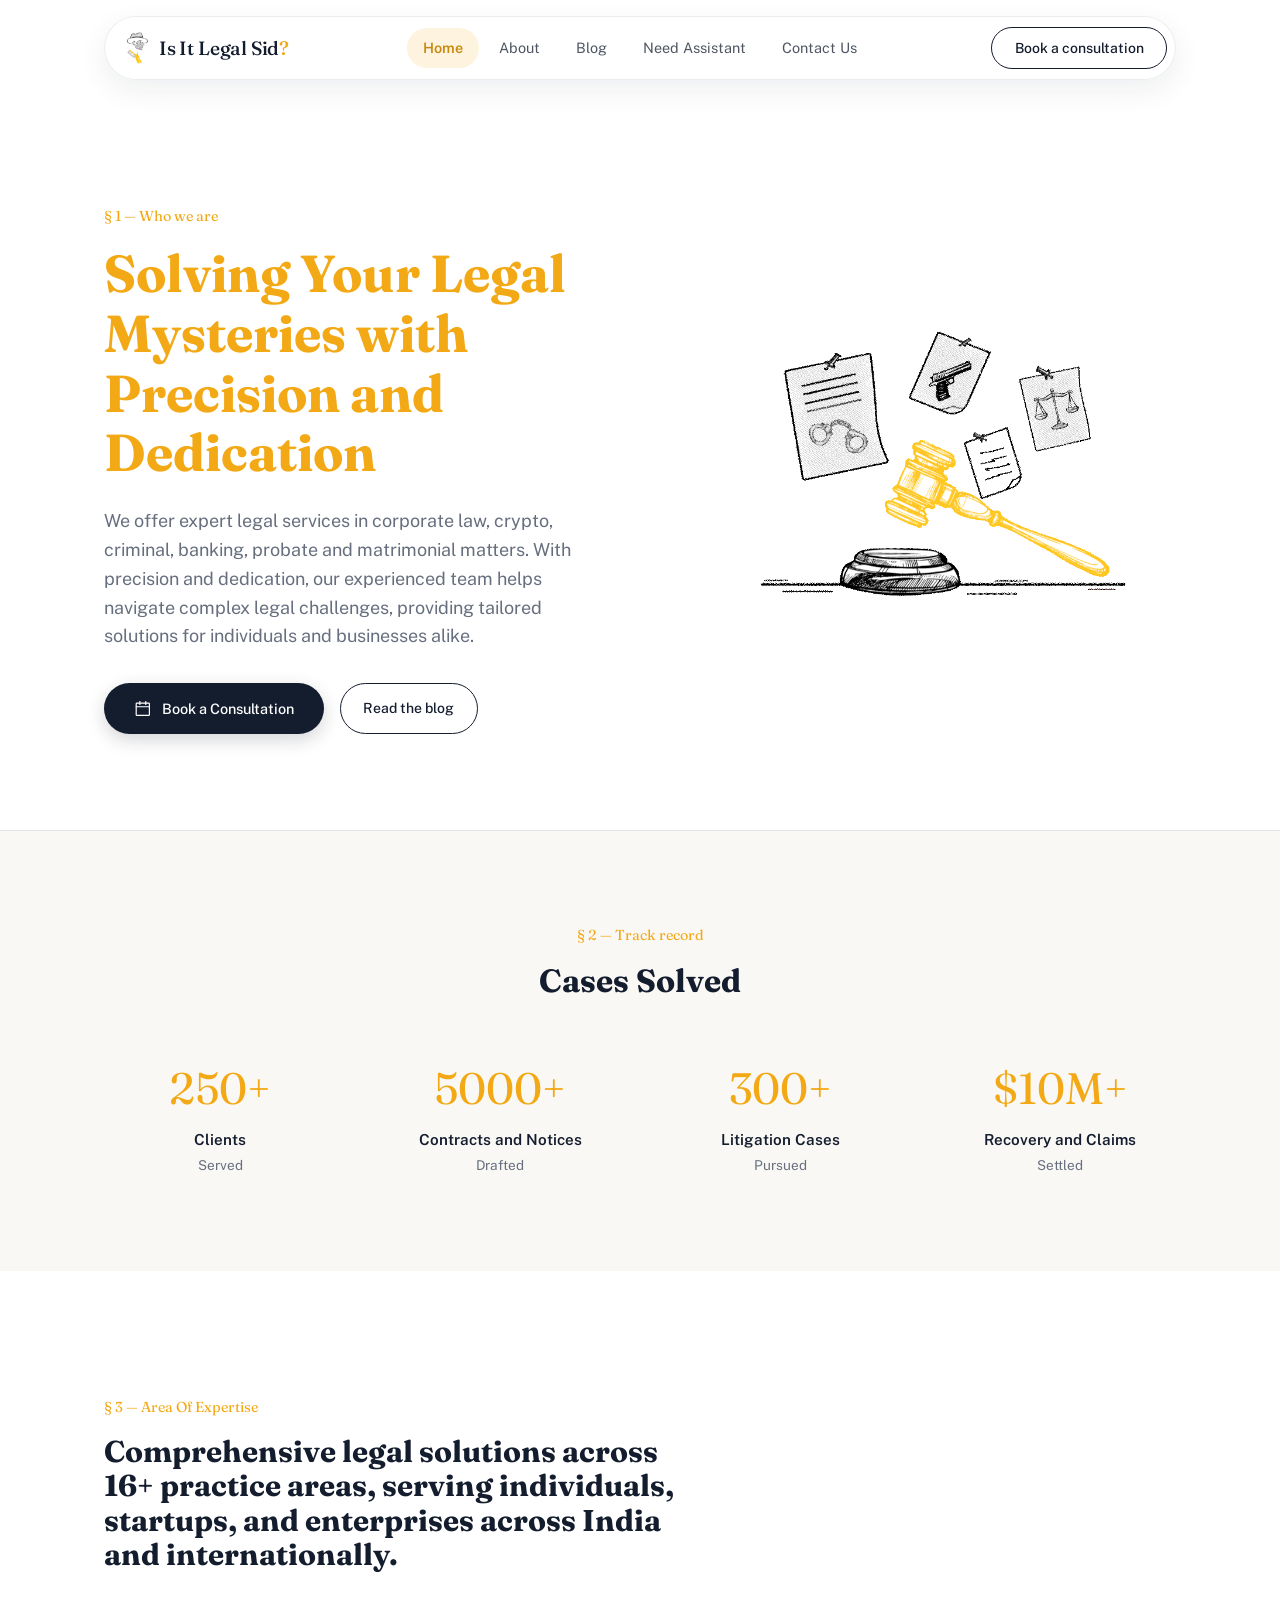
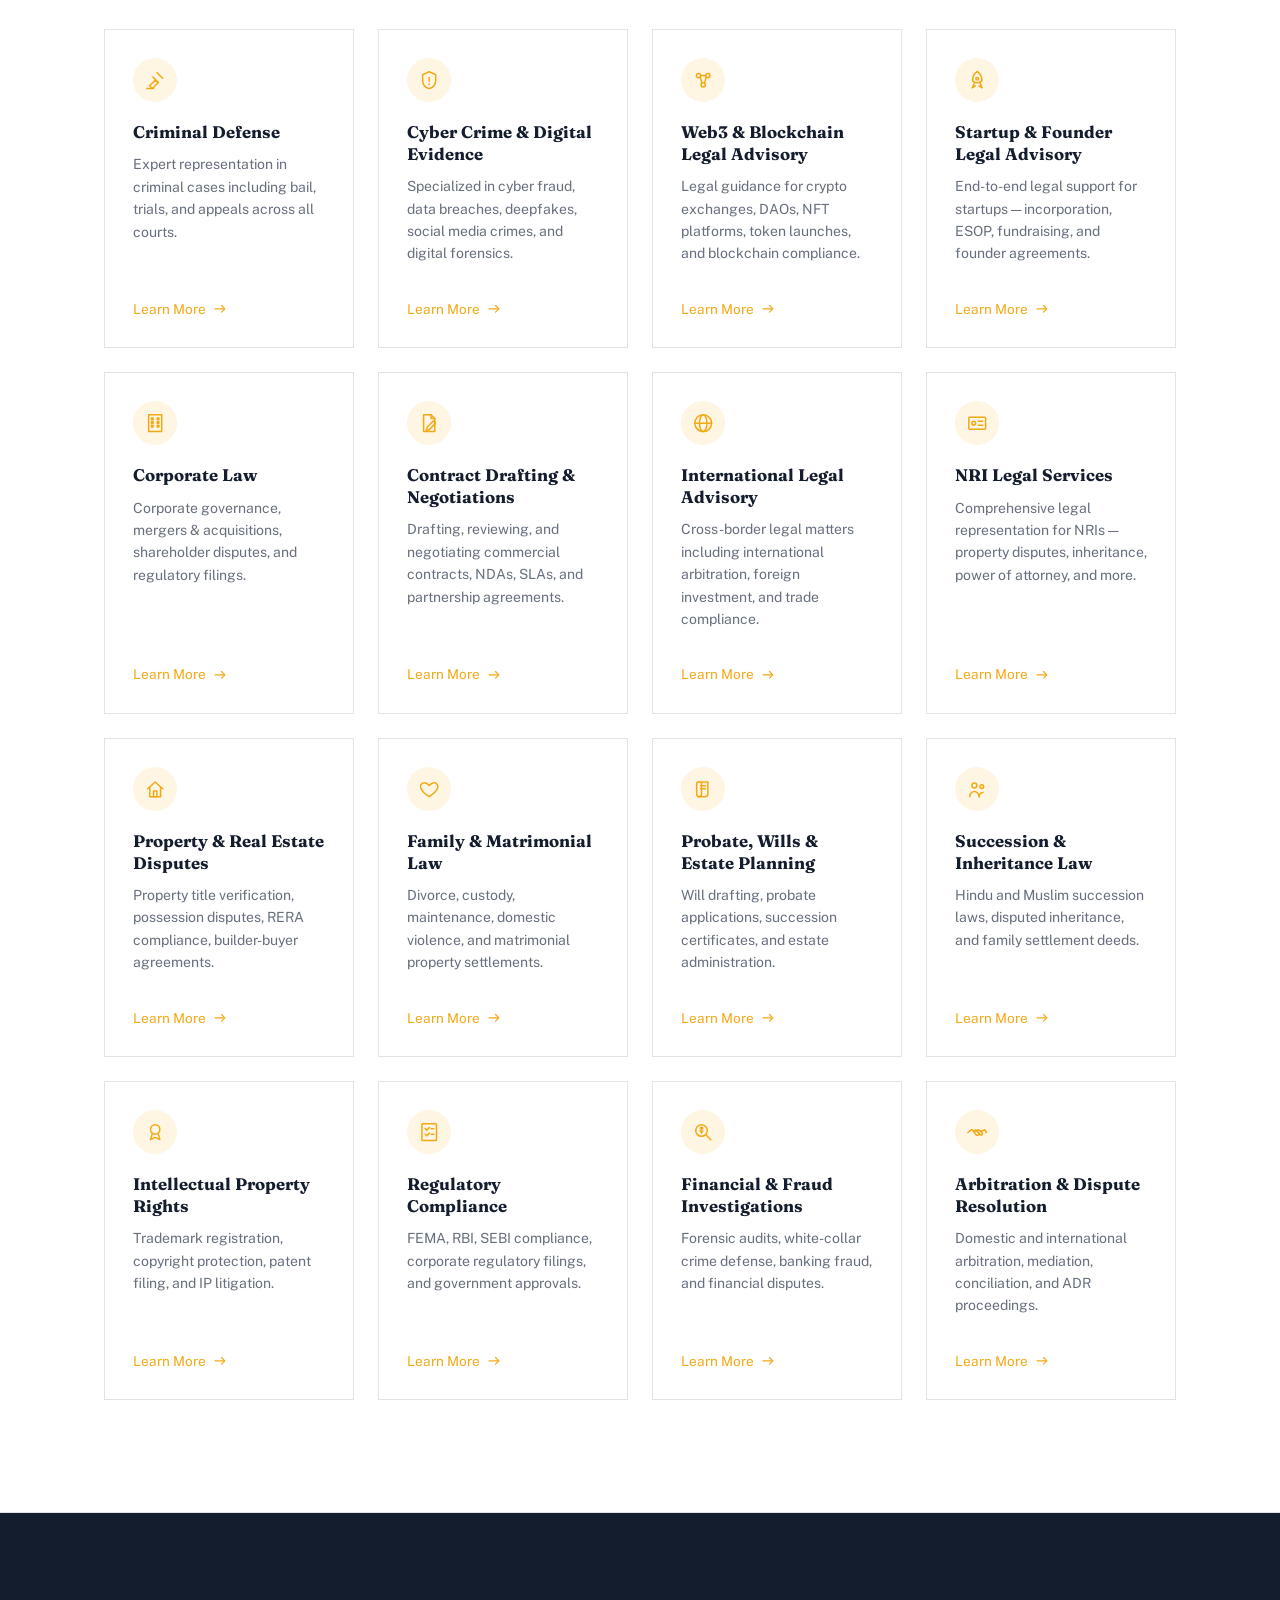
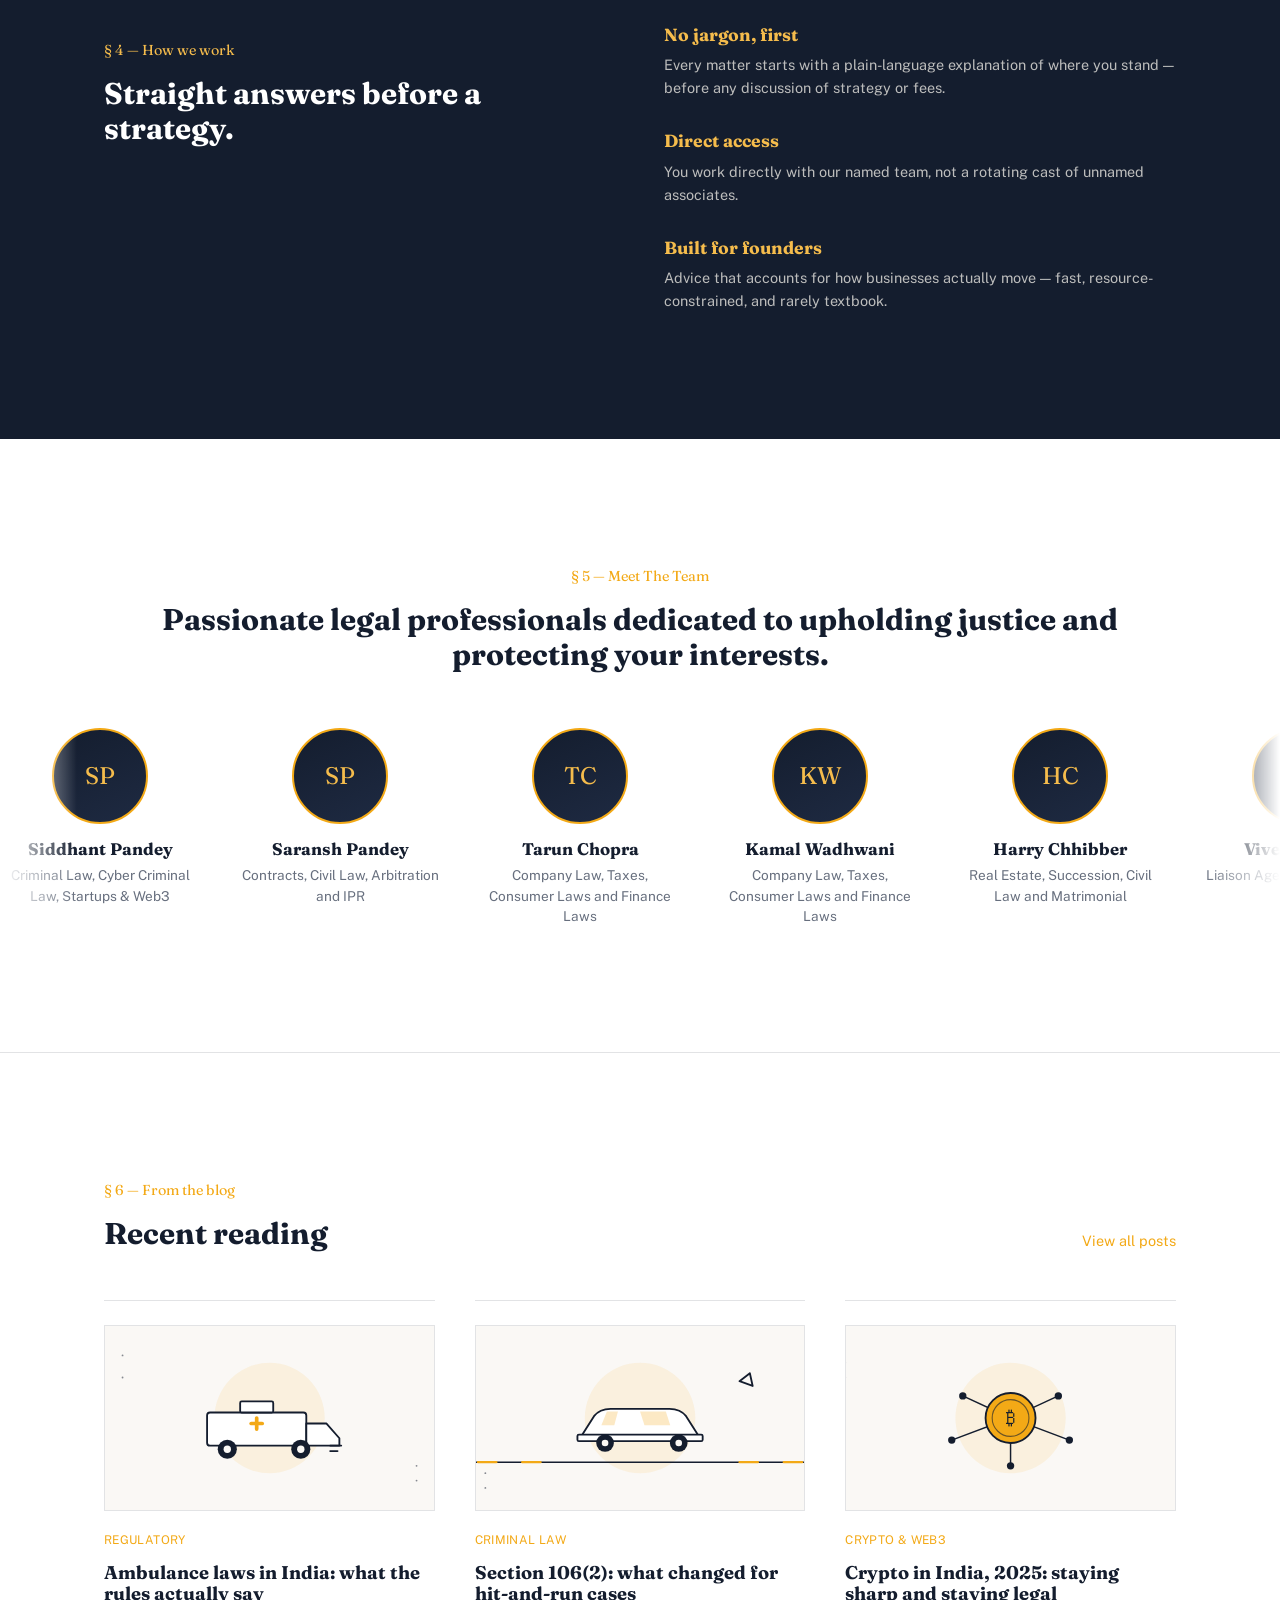
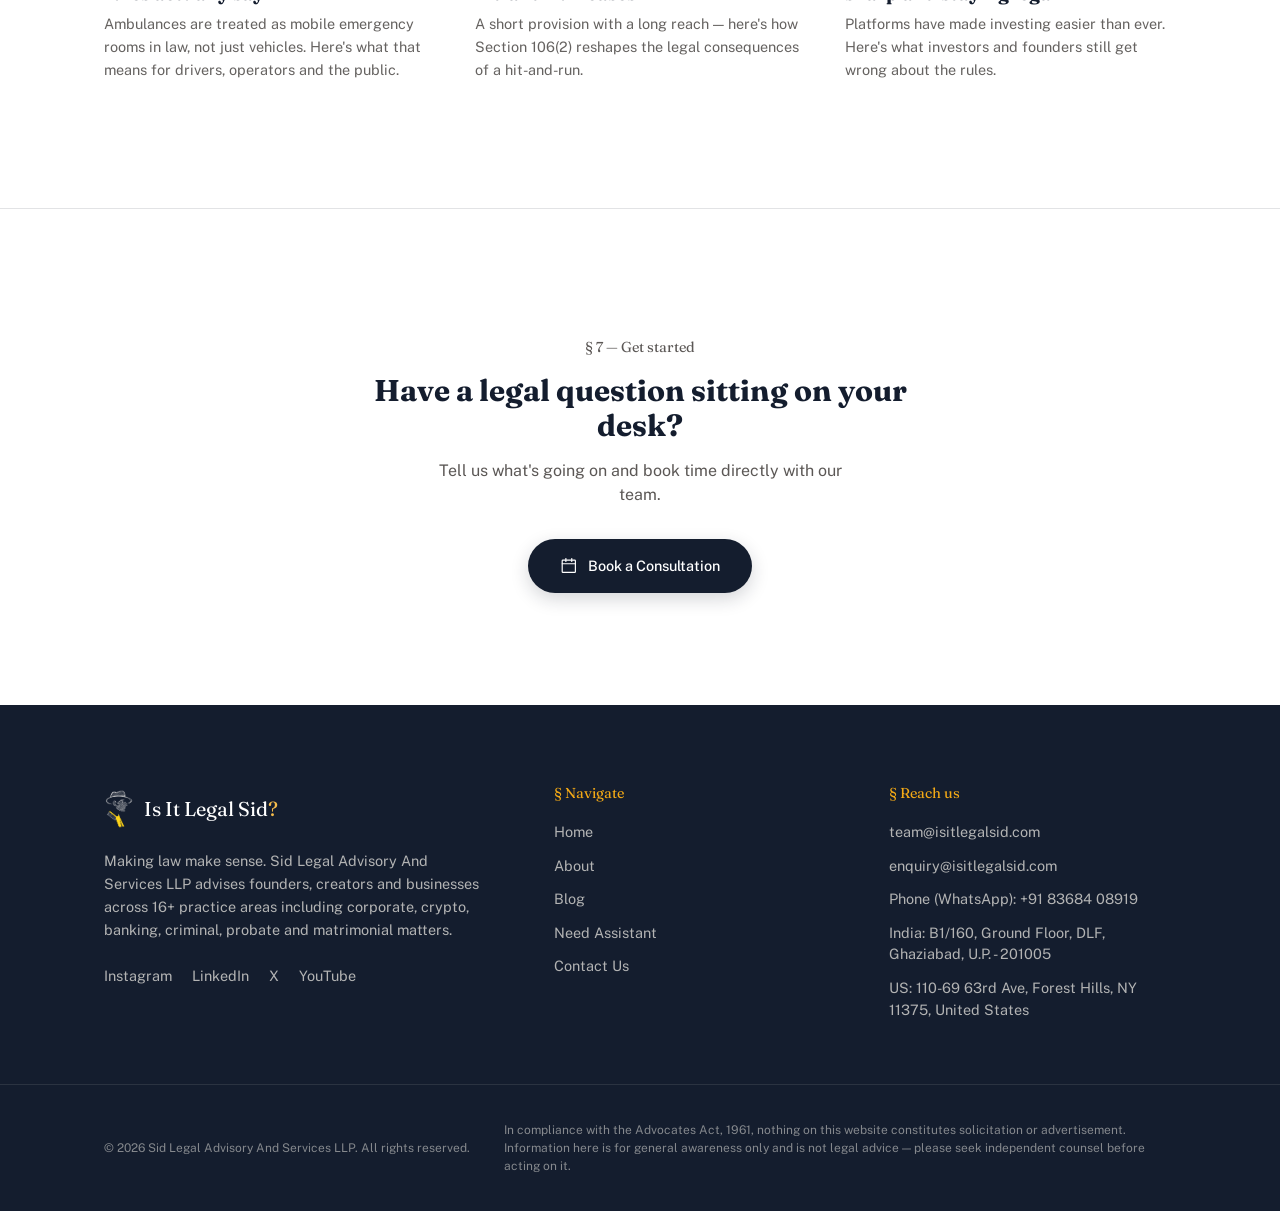
==== commit f4f2a05f: "Add files via upload" ====
--- a/index.html
+++ b/index.html
@@ -50,9 +50,13 @@
 
         <a href="/need-assistant/" class="btn-outline header-cta">Book a consultation</a>
 
-        <details class="mobile-nav">
-          <summary aria-label="Open menu">Menu</summary>
-          <nav class="mobile-nav-panel" aria-label="Mobile">
+        <div class="mobile-nav" aria-label="Mobile menu">
+          <button type="button" class="mobile-nav-toggle" aria-label="Toggle menu" aria-expanded="false" aria-controls="mobile-nav-panel">
+            <span></span>
+            <span></span>
+            <span></span>
+          </button>
+          <nav id="mobile-nav-panel" class="mobile-nav-panel" aria-label="Mobile navigation">
             <a href="/">Home</a>
             <a href="/about/">About</a>
             <a href="/blog/">Blog</a>
@@ -60,7 +64,7 @@
             <a href="/contact/">Contact Us</a>
             <a href="/need-assistant/" class="btn-outline">Book a consultation</a>
           </nav>
-        </details>
+        </div>
       </div>
     </div>
   </header>
--- a/css/style.css
+++ b/css/style.css
@@ -0,0 +1,1156 @@
+/* =========================================================
+   Is It Legal Sid? — shared stylesheet
+   Palette: paper / ink / charcoal / brass
+   Type: Fraunces (serif, headings) + Public Sans (body)
+   ========================================================= */
+
+:root {
+  --color-paper: #FFFFFF;
+  --color-paper-dim: #FAF8F5;
+  --color-ink: #141D2E;
+  --color-ink-soft: #1E2A42;
+  --color-charcoal: #2B2B2B;
+  --color-brass: #F3A916;
+  --color-brass-light: #F5BC4C;
+  --color-brass-dark: #C98A10;
+  --color-hairline: rgba(20, 29, 46, 0.12);
+  --color-muted: #676F7E;
+
+  --font-serif: "Fraunces", Georgia, serif;
+  --font-sans: "Public Sans", system-ui, -apple-system, sans-serif;
+
+  --max-content: 72rem;
+  --max-prose: 42rem;
+}
+
+*,
+*::before,
+*::after {
+  box-sizing: border-box;
+}
+
+html {
+  scroll-behavior: smooth;
+}
+
+body {
+  margin: 0;
+  background-color: var(--color-paper);
+  color: var(--color-charcoal);
+  font-family: var(--font-sans);
+  -webkit-font-smoothing: antialiased;
+  line-height: 1.5;
+}
+
+img {
+  max-width: 100%;
+  display: block;
+}
+
+a {
+  color: inherit;
+  text-decoration: none;
+}
+
+::selection {
+  background-color: var(--color-brass);
+  color: var(--color-paper);
+}
+
+a:focus-visible,
+button:focus-visible,
+input:focus-visible,
+textarea:focus-visible,
+select:focus-visible,
+summary:focus-visible {
+  outline: 2px solid var(--color-brass);
+  outline-offset: 3px;
+}
+
+@media (prefers-reduced-motion: reduce) {
+  html {
+    scroll-behavior: auto;
+  }
+  * {
+    animation-duration: 0.01ms !important;
+    animation-iteration-count: 1 !important;
+    transition-duration: 0.01ms !important;
+  }
+}
+
+.skip-link {
+  position: absolute;
+  left: -999px;
+  top: auto;
+  background: var(--color-brass);
+  color: var(--color-paper);
+  padding: 0.75rem 1.25rem;
+  z-index: 100;
+}
+.skip-link:focus {
+  left: 1rem;
+  top: 1rem;
+}
+
+/* Layout ---------------------------------------------------- */
+
+.container {
+  width: 100%;
+  max-width: var(--max-content);
+  margin-left: auto;
+  margin-right: auto;
+  margin-inline: auto;
+  padding-inline: 1.5rem;
+}
+
+@media (min-width: 768px) {
+  .container {
+    padding-inline: 2.5rem;
+  }
+}
+
+.section {
+  border-bottom: 1px solid var(--color-hairline);
+}
+
+.section-pad {
+  padding-block: 5rem;
+}
+
+@media (min-width: 768px) {
+  .section-pad {
+    padding-block: 7rem;
+  }
+}
+
+/* Header ------------------------------------------------------ */
+
+.site-header {
+  position: sticky;
+  top: 0;
+  z-index: 40;
+  padding-block: 1rem;
+  background: linear-gradient(to bottom, var(--color-paper) 55%, transparent);
+}
+
+.nav-shell {
+  position: relative;
+  display: flex;
+  align-items: center;
+  justify-content: space-between;
+  gap: 1rem;
+  min-height: 4rem;
+  padding-inline: 0.5rem 0.5rem;
+  border-radius: 999px;
+  background-color: rgba(255, 255, 255, 0.75);
+  border: 1px solid rgba(20, 29, 46, 0.08);
+  box-shadow: 0 10px 30px rgba(20, 29, 46, 0.07);
+  backdrop-filter: blur(14px);
+  -webkit-backdrop-filter: blur(14px);
+}
+
+.logo {
+  font-family: var(--font-serif);
+  font-size: 1.2rem;
+  font-weight: 500;
+  letter-spacing: -0.01em;
+  color: var(--color-ink);
+  display: flex;
+  align-items: center;
+  gap: 0.55rem;
+  padding-left: 0.75rem;
+  min-width: 0;
+}
+.logo .mark {
+  color: var(--color-brass);
+}
+.logo img,
+.footer-logo img {
+  height: 2.1rem;
+  width: auto;
+  flex-shrink: 0;
+}
+.logo span {
+  white-space: nowrap;
+}
+.footer-logo {
+  display: flex;
+  align-items: center;
+  gap: 0.6rem;
+}
+.footer-logo img {
+  height: 2.5rem;
+}
+
+.nav-primary {
+  display: none;
+  align-items: center;
+  gap: 0.25rem;
+}
+
+@media (min-width: 768px) {
+  .nav-primary {
+    display: flex;
+  }
+}
+
+.nav-primary a {
+  font-size: 0.9rem;
+  color: rgba(20, 29, 46, 0.75);
+  padding: 0.55rem 1rem;
+  border-radius: 999px;
+  transition: background-color 0.15s ease, color 0.15s ease;
+}
+.nav-primary a:hover {
+  background-color: rgba(20, 29, 46, 0.05);
+  color: var(--color-ink);
+}
+.nav-primary a[aria-current="page"] {
+  background-color: rgba(243, 169, 22, 0.14);
+  color: var(--color-brass-dark);
+  font-weight: 600;
+}
+
+.header-cta {
+  display: none;
+}
+@media (min-width: 768px) {
+  .header-cta {
+    display: inline-flex;
+  }
+}
+
+.btn-outline {
+  display: inline-flex;
+  align-items: center;
+  border: 1.5px solid var(--color-ink);
+  color: var(--color-ink);
+  padding: 0.6rem 1.4rem;
+  font-size: 0.875rem;
+  font-weight: 500;
+  border-radius: 999px;
+  background: transparent;
+  cursor: pointer;
+  transition: border-color 0.15s ease, color 0.15s ease, transform 0.15s ease, box-shadow 0.15s ease;
+}
+.btn-outline:hover {
+  border-color: var(--color-brass);
+  color: var(--color-brass-dark);
+  transform: translateY(-1px);
+}
+
+.btn-solid {
+  display: inline-flex;
+  align-items: center;
+  background-color: var(--color-ink);
+  color: var(--color-paper);
+  padding: 0.9rem 1.9rem;
+  font-size: 0.9rem;
+  font-weight: 500;
+  border-radius: 999px;
+  border: none;
+  cursor: pointer;
+  box-shadow: 0 6px 18px rgba(20, 29, 46, 0.18);
+  transition: background-color 0.15s ease, transform 0.15s ease, box-shadow 0.15s ease;
+}
+.btn-solid:hover {
+  background-color: var(--color-brass);
+  transform: translateY(-1px);
+  box-shadow: 0 10px 24px rgba(243, 169, 22, 0.32);
+}
+.btn-solid:active,
+.btn-outline:active {
+  transform: translateY(0);
+}
+.btn-solid:disabled {
+  opacity: 0.6;
+  cursor: not-allowed;
+  transform: none;
+}
+
+/* Mobile nav */
+.mobile-nav {
+  position: relative;
+  z-index: 10;
+}
+.mobile-nav-toggle {
+  display: inline-flex;
+  align-items: center;
+  justify-content: center;
+  flex-direction: column;
+  gap: 0.3rem;
+  width: 2.9rem;
+  height: 2.9rem;
+  border: 1.5px solid rgba(20, 29, 46, 0.18);
+  background: rgba(255, 255, 255, 0.88);
+  border-radius: 999px;
+  cursor: pointer;
+  padding: 0.55rem;
+  transition: border-color 0.15s ease, background-color 0.15s ease, transform 0.15s ease;
+}
+.mobile-nav-toggle:hover {
+  border-color: var(--color-brass);
+  background: rgba(255, 255, 255, 0.98);
+}
+.mobile-nav-toggle span {
+  display: block;
+  width: 1.15rem;
+  height: 2px;
+  border-radius: 999px;
+  background: var(--color-ink);
+  transition: transform 0.2s ease, opacity 0.2s ease;
+}
+.mobile-nav.is-open .mobile-nav-toggle span:nth-child(1) {
+  transform: translateY(6px) rotate(45deg);
+}
+.mobile-nav.is-open .mobile-nav-toggle span:nth-child(2) {
+  opacity: 0;
+}
+.mobile-nav.is-open .mobile-nav-toggle span:nth-child(3) {
+  transform: translateY(-6px) rotate(-45deg);
+}
+.mobile-nav-panel {
+  position: absolute;
+  right: 0;
+  top: calc(100% + 0.75rem);
+  width: min(18rem, calc(100vw - 2rem));
+  border: 1px solid var(--color-hairline);
+  border-radius: 1.25rem;
+  background: rgba(255, 255, 255, 0.98);
+  padding: 1rem;
+  box-shadow: 0 18px 40px rgba(20, 29, 46, 0.14);
+  display: none;
+  flex-direction: column;
+  gap: 0.8rem;
+}
+.mobile-nav.is-open .mobile-nav-panel {
+  display: flex;
+}
+.mobile-nav-panel a {
+  color: rgba(20, 29, 46, 0.8);
+  padding: 0.65rem 0.7rem;
+  border-radius: 0.9rem;
+  font-weight: 500;
+}
+.mobile-nav-panel a:hover,
+.mobile-nav-panel a[aria-current="page"] {
+  color: var(--color-brass-dark);
+  background: rgba(243, 169, 22, 0.08);
+}
+.mobile-nav-panel .btn-outline {
+  margin-top: 0.35rem;
+  justify-content: center;
+}
+@media (min-width: 768px) {
+  .mobile-nav {
+    display: none;
+  }
+}
+@media (max-width: 767px) {
+  .site-header {
+    padding-block: 0.75rem;
+  }
+  .nav-shell {
+    padding-inline: 0.7rem 0.6rem;
+    border-radius: 1.3rem;
+  }
+  .logo {
+    font-size: 1.05rem;
+    padding-left: 0.35rem;
+  }
+  .logo span {
+    white-space: normal;
+  }
+  .logo img {
+    height: 1.7rem;
+  }
+}
+
+/* Footer -------------------------------------------------------- */
+
+.site-footer {
+  background-color: var(--color-ink);
+  color: rgba(246, 243, 236, 0.9);
+}
+
+.footer-grid {
+  display: grid;
+  gap: 3rem;
+  padding-block: 4rem;
+}
+
+@media (min-width: 768px) {
+  .footer-grid {
+    grid-template-columns: 1.4fr 1fr 1fr;
+  }
+}
+
+.footer-logo {
+  font-family: var(--font-serif);
+  font-size: 1.25rem;
+  color: var(--color-paper);
+}
+
+.footer-desc {
+  max-width: 24rem;
+  margin-top: 0.75rem;
+  font-size: 0.9rem;
+  line-height: 1.6;
+  color: rgba(246, 243, 236, 0.7);
+}
+
+.footer-social {
+  display: flex;
+  gap: 1.25rem;
+  margin-top: 1.5rem;
+  font-size: 0.9rem;
+  color: rgba(246, 243, 236, 0.7);
+  flex-wrap: wrap;
+}
+.footer-social a:hover {
+  color: var(--color-brass-light);
+}
+
+.footer-heading {
+  font-family: var(--font-serif);
+  color: var(--color-brass);
+  font-size: 0.9rem;
+}
+
+.footer-list {
+  list-style: none;
+  margin: 1rem 0 0;
+  padding: 0;
+  display: flex;
+  flex-direction: column;
+  gap: 0.75rem;
+  font-size: 0.9rem;
+  color: rgba(246, 243, 236, 0.7);
+}
+.footer-list a:hover {
+  color: var(--color-brass-light);
+}
+
+.footer-bottom {
+  border-top: 1px solid rgba(246, 243, 236, 0.1);
+}
+.footer-bottom .container {
+  display: flex;
+  flex-direction: column;
+  gap: 1rem;
+  padding-block: 1.5rem;
+  font-size: 0.75rem;
+  color: rgba(246, 243, 236, 0.5);
+}
+@media (min-width: 768px) {
+  .footer-bottom .container {
+    flex-direction: row;
+    align-items: center;
+    justify-content: space-between;
+  }
+}
+.footer-bottom p:last-child {
+  max-width: 42rem;
+}
+
+/* Typography helpers --------------------------------------------- */
+
+.clause-mark {
+  font-family: var(--font-serif);
+  color: var(--color-brass);
+  font-size: 0.9rem;
+}
+
+h1, h2, h3 {
+  font-family: var(--font-serif);
+  color: var(--color-ink);
+  margin: 0;
+  line-height: 1.15;
+}
+
+.eyebrow-space {
+  margin-top: 1rem;
+}
+
+.text-muted {
+  color: rgba(36, 31, 28, 0.75);
+}
+
+.link-brass {
+  color: var(--color-brass);
+}
+.link-brass:hover {
+  color: var(--color-brass-dark);
+}
+
+/* Hero ------------------------------------------------------------ */
+
+.hero .container {
+  display: grid;
+  gap: 3rem;
+  padding-block: 5rem;
+}
+@media (min-width: 768px) {
+  .hero .container {
+    grid-template-columns: 1.2fr 1fr;
+    padding-block: 6rem;
+    align-items: center;
+  }
+}
+
+.hero h1 {
+  max-width: 34rem;
+  font-size: clamp(2.25rem, 4.5vw, 3.25rem);
+  margin-top: 1rem;
+  color: var(--color-brass);
+}
+
+.hero p.lede {
+  max-width: 32rem;
+  margin-top: 1.5rem;
+  font-size: 1.125rem;
+  line-height: 1.6;
+  color: var(--color-muted);
+}
+
+.hero-actions {
+  display: flex;
+  flex-wrap: wrap;
+  gap: 1rem;
+  margin-top: 2rem;
+}
+
+.btn-icon {
+  width: 1.1rem;
+  height: 1.1rem;
+  flex-shrink: 0;
+}
+
+.btn-solid,
+.btn-outline {
+  gap: 0.6rem;
+}
+
+.hero-illustration {
+  width: 100%;
+  height: auto;
+  max-width: 26rem;
+  margin-inline: auto;
+}
+
+.stat-grid {
+  display: grid;
+  grid-template-columns: 1fr 1fr;
+  gap: 2rem;
+  align-self: end;
+  padding-top: 2rem;
+  border-top: 1px solid var(--color-hairline);
+}
+@media (min-width: 768px) {
+  .stat-grid {
+    border-top: none;
+    padding-top: 0;
+  }
+}
+.stat-grid dt {
+  font-size: 0.85rem;
+  color: var(--color-muted);
+}
+.stat-grid dd {
+  margin: 0.25rem 0 0;
+  font-family: var(--font-serif);
+  font-size: 1.75rem;
+  color: var(--color-ink);
+}
+
+/* Cases Solved ------------------------------------------------------- */
+
+.cases-solved {
+  background-color: var(--color-paper-dim);
+}
+.cases-solved .container {
+  padding-block: 5rem;
+  text-align: center;
+}
+.cases-solved h2 {
+  font-size: 2rem;
+}
+.cases-grid {
+  display: grid;
+  grid-template-columns: repeat(2, 1fr);
+  gap: 3rem;
+  margin-top: 3.5rem;
+}
+@media (min-width: 768px) {
+  .cases-grid {
+    grid-template-columns: repeat(4, 1fr);
+  }
+}
+.cases-grid dt {
+  font-family: var(--font-serif);
+  font-size: clamp(2rem, 4vw, 2.75rem);
+  color: var(--color-brass);
+}
+.cases-grid dd {
+  margin: 0.5rem 0 0;
+}
+.cases-grid dd .label-main {
+  display: block;
+  font-weight: 600;
+  color: var(--color-ink);
+  font-size: 0.95rem;
+}
+.cases-grid dd .label-sub {
+  display: block;
+  font-size: 0.85rem;
+  color: var(--color-muted);
+  margin-top: 0.15rem;
+}
+
+/* Area of Expertise ----------------------------------------------------- */
+
+.expertise-grid {
+  display: grid;
+  gap: 1.5rem;
+  margin-top: 3.5rem;
+}
+@media (min-width: 640px) {
+  .expertise-grid {
+    grid-template-columns: repeat(2, 1fr);
+  }
+}
+@media (min-width: 1024px) {
+  .expertise-grid {
+    grid-template-columns: repeat(4, 1fr);
+  }
+}
+
+.expertise-card {
+  border: 1px solid var(--color-hairline);
+  background-color: var(--color-paper);
+  padding: 1.75rem;
+  display: flex;
+  flex-direction: column;
+  transition: border-color 0.15s ease, transform 0.15s ease;
+}
+.expertise-card:hover {
+  border-color: var(--color-brass);
+  transform: translateY(-2px);
+}
+
+.expertise-icon {
+  width: 2.75rem;
+  height: 2.75rem;
+  display: flex;
+  align-items: center;
+  justify-content: center;
+  border-radius: 999px;
+  background-color: rgba(243, 169, 22, 0.12);
+  color: var(--color-brass);
+  margin-bottom: 1.25rem;
+}
+.expertise-icon svg {
+  width: 1.4rem;
+  height: 1.4rem;
+}
+
+.expertise-card h3 {
+  font-size: 1.05rem;
+  line-height: 1.3;
+}
+.expertise-card p {
+  margin-top: 0.6rem;
+  font-size: 0.875rem;
+  line-height: 1.6;
+  color: var(--color-muted);
+  flex-grow: 1;
+}
+.expertise-card .learn-more {
+  margin-top: 1.25rem;
+  font-size: 0.85rem;
+  color: var(--color-brass);
+  display: inline-flex;
+  align-items: center;
+  gap: 0.35rem;
+}
+.expertise-card:hover .learn-more {
+  color: var(--color-brass-dark);
+}
+
+/* Meet the Team ----------------------------------------------------------- */
+
+.team-marquee {
+  position: relative;
+  margin-top: 3.5rem;
+  overflow: hidden;
+  -webkit-mask-image: linear-gradient(to right, transparent 0, #000 6%, #000 94%, transparent 100%);
+  mask-image: linear-gradient(to right, transparent 0, #000 6%, #000 94%, transparent 100%);
+}
+
+.team-track {
+  display: flex;
+  width: max-content;
+  gap: 2.5rem;
+  animation: team-scroll 32s linear infinite;
+}
+.team-marquee:hover .team-track {
+  animation-play-state: paused;
+}
+
+@keyframes team-scroll {
+  from { transform: translateX(0); }
+  to { transform: translateX(-50%); }
+}
+
+@media (prefers-reduced-motion: reduce) {
+  .team-marquee {
+    overflow-x: auto;
+    -webkit-mask-image: none;
+    mask-image: none;
+  }
+  .team-track {
+    animation: none;
+  }
+}
+
+.team-card {
+  flex: 0 0 auto;
+  width: 12.5rem;
+  text-align: center;
+}
+
+.team-avatar {
+  width: 6rem;
+  height: 6rem;
+  margin: 0 auto;
+  border-radius: 999px;
+  background: linear-gradient(155deg, var(--color-ink) 0%, var(--color-ink-soft) 100%);
+  color: var(--color-brass-light);
+  display: flex;
+  align-items: center;
+  justify-content: center;
+  font-family: var(--font-serif);
+  font-size: 1.5rem;
+  border: 2px solid var(--color-brass);
+}
+
+.team-card h3 {
+  margin-top: 1rem;
+  font-size: 1.05rem;
+}
+.team-card p {
+  margin-top: 0.35rem;
+  font-size: 0.85rem;
+  line-height: 1.5;
+  color: var(--color-muted);
+}
+
+/* Post thumbnails ----------------------------------------------------------- */
+
+.post-thumb {
+  width: 100%;
+  aspect-ratio: 16 / 9;
+  object-fit: cover;
+  border: 1px solid var(--color-hairline);
+  margin-bottom: 1.25rem;
+}
+
+.post-card {
+  border-top: none;
+  padding-top: 0;
+}
+
+.blog-list .thumb-cell img {
+  width: 7rem;
+  aspect-ratio: 4 / 3;
+  object-fit: cover;
+  border: 1px solid var(--color-hairline);
+}
+@media (min-width: 768px) {
+  .blog-list a {
+    grid-template-columns: 7rem 8rem 1fr auto;
+  }
+}
+
+.post-banner {
+  width: 100%;
+  aspect-ratio: 21 / 9;
+  object-fit: cover;
+  border: 1px solid var(--color-hairline);
+  margin-top: 2rem;
+}
+
+/* Page intro icon (Need Assistant / Contact) --------------------------------- */
+
+.page-intro-icon {
+  width: 3.5rem;
+  height: 3.5rem;
+  margin-bottom: 1.5rem;
+}
+
+
+/* Practice area grid ------------------------------------------------ */
+
+.practice-grid {
+  display: grid;
+  gap: 1px;
+  margin-top: 3rem;
+  border: 1px solid var(--color-hairline);
+  background-color: rgba(20, 33, 61, 0.1);
+  overflow: hidden;
+}
+@media (min-width: 768px) {
+  .practice-grid {
+    grid-template-columns: repeat(3, 1fr);
+  }
+}
+.practice-card {
+  background-color: var(--color-paper);
+  padding: 2rem;
+}
+.practice-card h3 {
+  font-size: 1.15rem;
+}
+.practice-card p {
+  margin-top: 0.75rem;
+  font-size: 0.9rem;
+  line-height: 1.6;
+  color: rgba(36, 31, 28, 0.75);
+}
+
+/* Approach (dark section) ------------------------------------------- */
+
+.approach {
+  background-color: var(--color-ink);
+  color: var(--color-paper);
+}
+.approach .container {
+  display: grid;
+  gap: 3rem;
+  padding-block: 5rem;
+}
+@media (min-width: 768px) {
+  .approach .container {
+    grid-template-columns: 1fr 1fr;
+    padding-block: 7rem;
+  }
+}
+.approach-item + .approach-item {
+  margin-top: 2rem;
+}
+.approach-item h3 {
+  color: var(--color-brass-light);
+  font-size: 1.1rem;
+}
+.approach-item p {
+  margin-top: 0.5rem;
+  font-size: 0.9rem;
+  line-height: 1.6;
+  color: rgba(246, 243, 236, 0.75);
+}
+
+/* Recent posts grid --------------------------------------------------- */
+
+.section-heading-row {
+  display: flex;
+  flex-wrap: wrap;
+  align-items: flex-end;
+  justify-content: space-between;
+  gap: 1rem;
+}
+
+.post-grid {
+  display: grid;
+  gap: 2.5rem;
+  margin-top: 3rem;
+}
+@media (min-width: 768px) {
+  .post-grid {
+    grid-template-columns: repeat(3, 1fr);
+  }
+}
+.post-card {
+  display: block;
+  border-top: 1px solid var(--color-hairline);
+  padding-top: 1.5rem;
+}
+.post-card .category {
+  font-size: 0.75rem;
+  text-transform: uppercase;
+  letter-spacing: 0.03em;
+  color: var(--color-brass);
+}
+.post-card h3 {
+  font-size: 1.15rem;
+  margin-top: 0.5rem;
+}
+.post-card:hover h3 {
+  color: var(--color-brass);
+}
+.post-card p {
+  margin-top: 0.5rem;
+  font-size: 0.9rem;
+  line-height: 1.6;
+  color: rgba(36, 31, 28, 0.7);
+}
+
+/* CTA section ----------------------------------------------------------- */
+
+.cta-section .container {
+  padding-block: 5rem;
+  text-align: center;
+}
+@media (min-width: 768px) {
+  .cta-section .container {
+    padding-block: 7rem;
+  }
+}
+.cta-section h2 {
+  max-width: 34rem;
+  margin: 1rem auto 0;
+  font-size: 1.875rem;
+}
+.cta-section p {
+  max-width: 28rem;
+  margin: 1rem auto 0;
+  color: rgba(36, 31, 28, 0.75);
+}
+.cta-section .btn-solid {
+  margin-top: 2rem;
+  padding: 1rem 2rem;
+}
+
+/* Blog listing ------------------------------------------------------------ */
+
+.blog-list {
+  list-style: none;
+  margin: 4rem 0 0;
+  padding: 0;
+  border-top: 1px solid var(--color-hairline);
+}
+.blog-list li {
+  border-bottom: 1px solid var(--color-hairline);
+}
+.blog-list a {
+  display: grid;
+  gap: 0.5rem;
+  padding-block: 2rem;
+}
+@media (min-width: 768px) {
+  .blog-list a {
+    grid-template-columns: 8rem 1fr auto;
+    align-items: baseline;
+    gap: 2rem;
+  }
+}
+.blog-list time {
+  font-size: 0.85rem;
+  color: rgba(36, 31, 28, 0.5);
+}
+.blog-list .category {
+  font-size: 0.75rem;
+  text-transform: uppercase;
+  letter-spacing: 0.03em;
+  color: var(--color-brass);
+}
+.blog-list h2 {
+  font-size: 1.25rem;
+  margin-top: 0.25rem;
+}
+.blog-list a:hover h2 {
+  color: var(--color-brass);
+}
+.blog-list .excerpt {
+  margin-top: 0.5rem;
+  font-size: 0.9rem;
+  line-height: 1.6;
+  color: rgba(36, 31, 28, 0.7);
+  max-width: 42rem;
+}
+.blog-list .read-time {
+  font-size: 0.85rem;
+  color: rgba(36, 31, 28, 0.5);
+}
+@media (min-width: 768px) {
+  .blog-list .read-time {
+    justify-self: end;
+  }
+}
+
+/* Blog post -------------------------------------------------------------- */
+
+.post-header .category {
+  font-size: 0.75rem;
+  text-transform: uppercase;
+  letter-spacing: 0.03em;
+  color: var(--color-brass);
+}
+.post-header h1 {
+  margin-top: 0.75rem;
+  font-size: clamp(1.875rem, 4vw, 2.5rem);
+  line-height: 1.2;
+}
+.post-meta {
+  display: flex;
+  gap: 1rem;
+  margin-top: 1rem;
+  font-size: 0.9rem;
+  color: rgba(36, 31, 28, 0.5);
+}
+
+.post-body {
+  margin-top: 2.5rem;
+  padding-top: 2.5rem;
+  border-top: 1px solid var(--color-hairline);
+  font-size: 1.05rem;
+  line-height: 1.75;
+  color: rgba(36, 31, 28, 0.9);
+}
+.post-body p + p {
+  margin-top: 1.5rem;
+}
+
+.post-cta {
+  margin-top: 4rem;
+  padding-top: 2.5rem;
+  border-top: 1px solid var(--color-hairline);
+}
+.post-cta p {
+  font-size: 0.9rem;
+  color: rgba(36, 31, 28, 0.7);
+}
+.post-cta .btn-solid {
+  margin-top: 1rem;
+}
+
+/* Forms -------------------------------------------------------------------- */
+
+.form-grid {
+  display: grid;
+  gap: 1.5rem;
+}
+@media (min-width: 768px) {
+  .form-grid.two-col {
+    grid-template-columns: 1fr 1fr;
+  }
+}
+.field {
+  display: flex;
+  flex-direction: column;
+  gap: 0.5rem;
+}
+.field.full {
+  grid-column: 1 / -1;
+}
+.field label {
+  font-size: 0.9rem;
+  color: rgba(36, 31, 28, 0.7);
+}
+.field input,
+.field select,
+.field textarea {
+  border: 1px solid var(--color-hairline);
+  background-color: #ffffff;
+  padding: 0.75rem 1rem;
+  font-size: 0.9rem;
+  font-family: var(--font-sans);
+  color: var(--color-ink);
+}
+.field input:focus,
+.field select:focus,
+.field textarea:focus {
+  border-color: var(--color-brass);
+  outline: none;
+}
+
+.form-note {
+  border: 1px solid var(--color-hairline);
+  background-color: var(--color-paper-dim);
+  padding: 1.5rem;
+  margin-bottom: 2rem;
+  font-size: 0.9rem;
+  color: rgba(36, 31, 28, 0.8);
+}
+
+.form-error {
+  margin-top: 0.75rem;
+  font-size: 0.9rem;
+  color: #b42318;
+}
+
+/* Need Assistant page ------------------------------------------------------- */
+
+.assistant-intro {
+  max-width: 42rem;
+}
+
+.calendly-wrapper {
+  border: 1px solid var(--color-hairline);
+  background-color: #ffffff;
+}
+
+/* Contact page --------------------------------------------------------------- */
+
+.contact-grid {
+  display: grid;
+  gap: 4rem;
+}
+@media (min-width: 768px) {
+  .contact-grid {
+    grid-template-columns: 1fr 1.2fr;
+  }
+}
+.contact-details dl {
+  margin-top: 2.5rem;
+  padding-top: 2rem;
+  border-top: 1px solid var(--color-hairline);
+  display: flex;
+  flex-direction: column;
+  gap: 1.5rem;
+  font-size: 0.9rem;
+}
+.contact-details dt {
+  color: rgba(36, 31, 28, 0.5);
+}
+.contact-details dd {
+  margin: 0.25rem 0 0;
+  color: var(--color-ink);
+}
+.contact-details dd a:hover {
+  color: var(--color-brass);
+}
+.contact-form-wrapper {
+  border: 1px solid var(--color-hairline);
+  background-color: var(--color-paper-dim);
+  padding: 2rem;
+}
+
+/* 404 ---------------------------------------------------------------------- */
+
+.not-found {
+  text-align: center;
+  padding-block: 8rem;
+}
+.not-found h1 {
+  margin-top: 1rem;
+  font-size: 2.25rem;
+}
+.not-found p {
+  margin-top: 1rem;
+  color: rgba(36, 31, 28, 0.75);
+}
+.not-found .btn-solid {
+  margin-top: 2rem;
+}
+
+/* Utility ------------------------------------------------------------------- */
+
+.max-prose {
+  max-width: var(--max-prose);
+}
+.text-center {
+  text-align: center;
+}
+.hidden {
+  display: none !important;
+}
